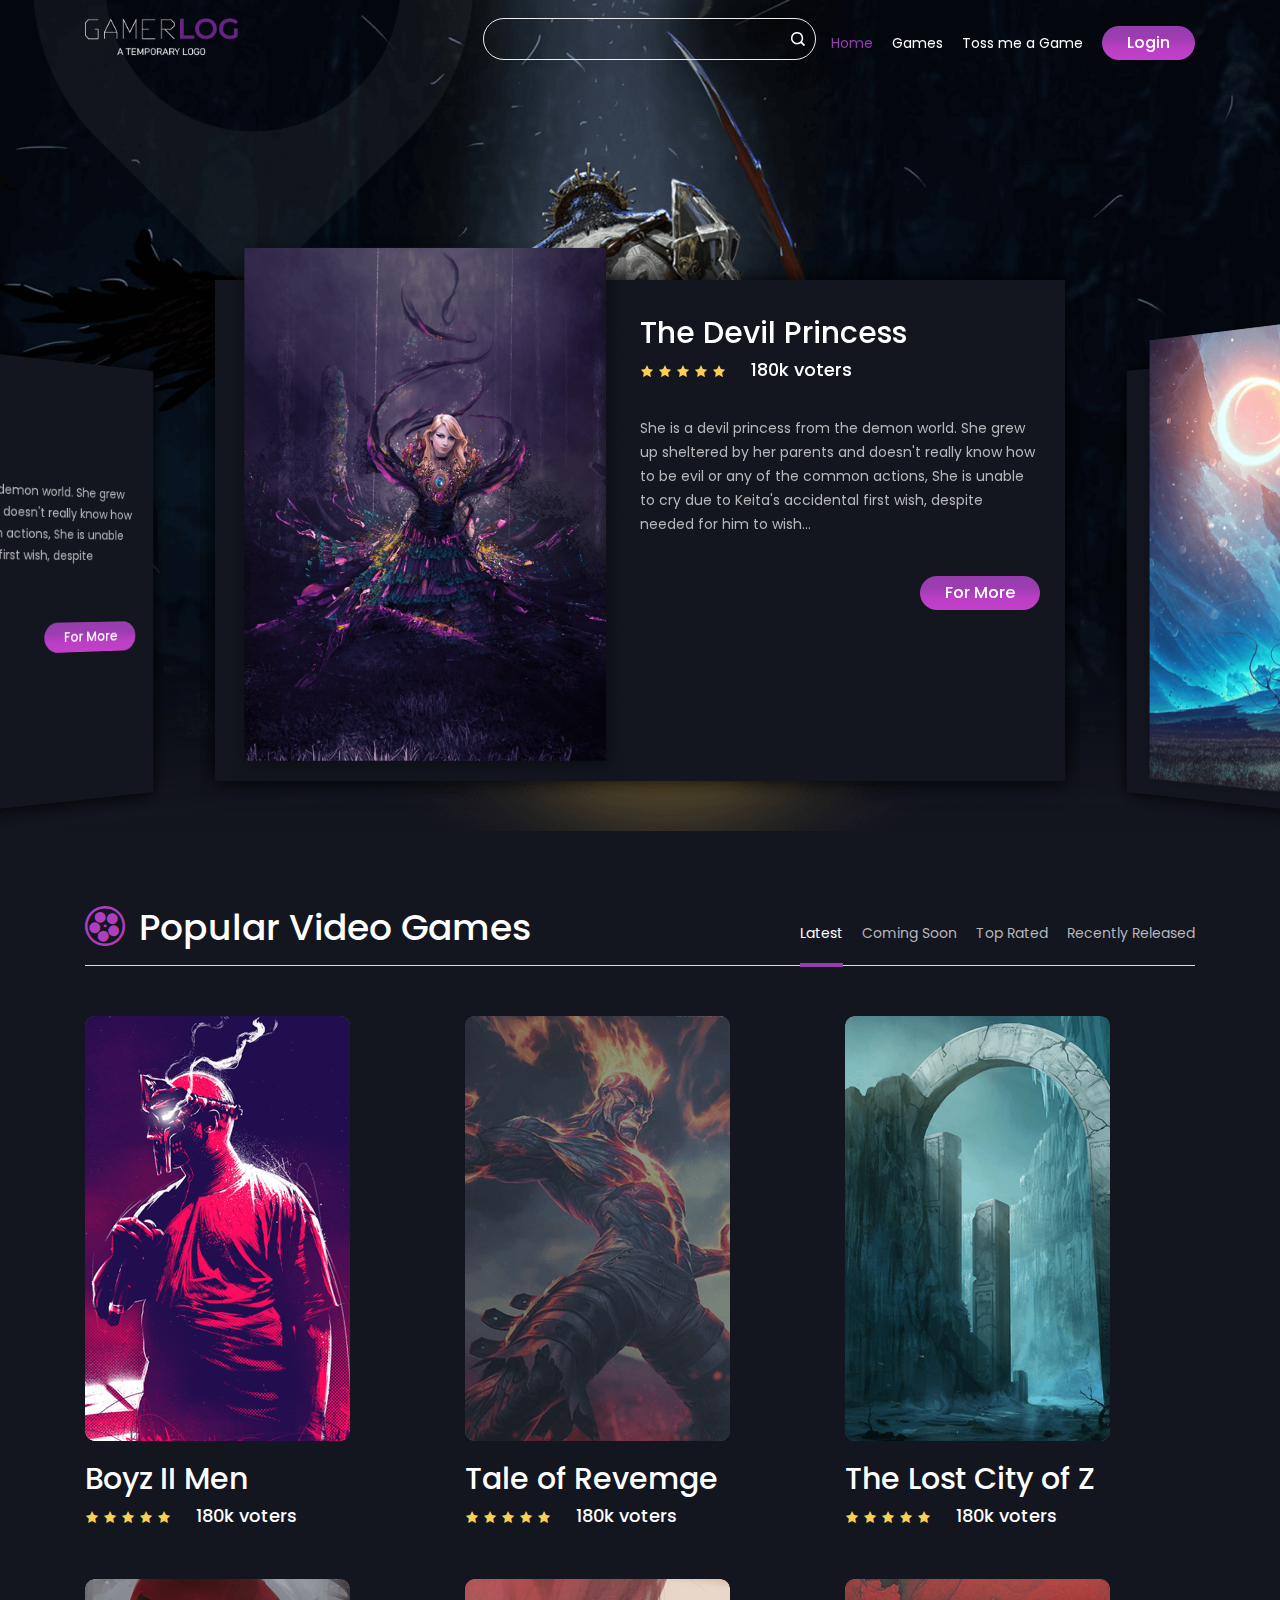
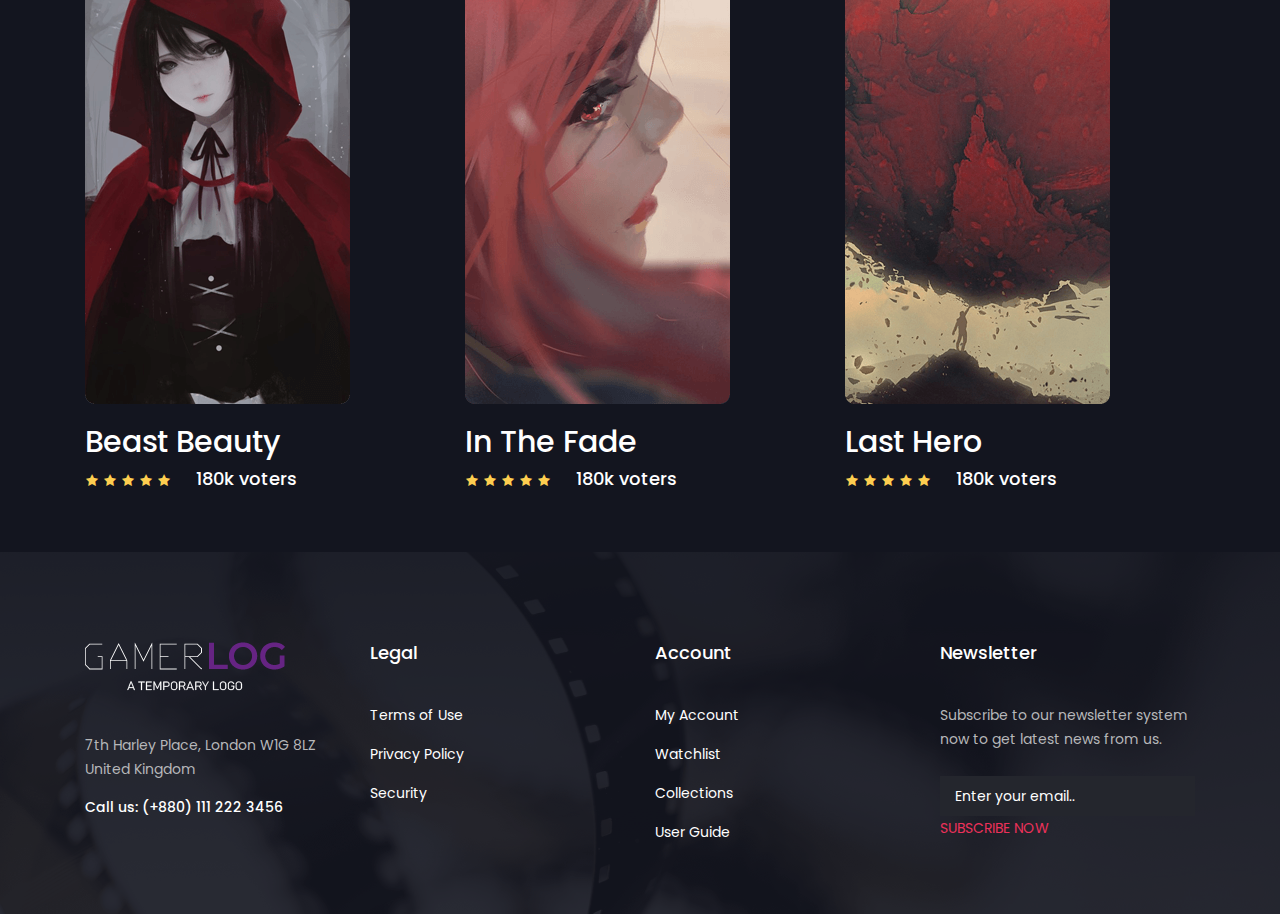
==== index.html @ 472180d3 "some improvemnts" ====
<!DOCTYPE HTML>
<html lang="zxx">
	
<head>
		<meta charset="UTF-8">
		<meta http-equiv="X-UA-Compatible" content="IE=edge">
		<meta name="viewport" content="width=device-width, initial-scale=1">
		<title>GamerLog</title>
		<!-- Favicon Icon -->
		<link rel="icon" type="image/png" href="assets/img/favcion.png" />
		<!-- Bootstrap CSS -->
		<link rel="stylesheet" type="text/css" href="assets/css/bootstrap.min.css" media="all" />
		<!-- Slick nav CSS -->
		<link rel="stylesheet" type="text/css" href="assets/css/slicknav.min.css" media="all" />
		<!-- Iconfont CSS -->
		<link rel="stylesheet" type="text/css" href="assets/css/icofont.css" media="all" />
		<!-- Owl carousel CSS -->
		<link rel="stylesheet" type="text/css" href="assets/css/owl.carousel.css">
		<!-- Popup CSS -->
		<link rel="stylesheet" type="text/css" href="assets/css/magnific-popup.css">
		<!-- Main style CSS -->
		<link rel="stylesheet" type="text/css" href="assets/css/style.css" media="all" />
		<!-- Responsive CSS -->
		<link rel="stylesheet" type="text/css" href="assets/css/responsive.css" media="all" />
		<!--[if lt IE 9]>
		  <script src="https://oss.maxcdn.com/html5shiv/3.7.3/html5shiv.min.js"></script>
		  <script src="https://oss.maxcdn.com/respond/1.4.2/respond.min.js"></script>
		<![endif]-->
	</head>
	<body>
		<!-- Page loader -->
	    <div id="preloader"></div>
		<!-- header section start -->
		<!--Navigation bar-->
		<header class="header">
			<div class="container">
				<div class="header-area">
					
					<div class="logo">
						<a href="index.html"><img src="assets/img/logo.png" alt="logo" /></a>
					</div>
					<div class="header-right">
						

						<form action="#">
							<input type="text" style="border-left-width: 0px; margin-left: 0px;" />
							<button><i class="icofont icofont-search"></i></button>
						</form>

						<div class="menu-area">
						
							<div class="responsive-menu"></div>
							<div class="mainmenu">
								<ul id="primary-menu">
									<li><a class="active" href="index.html">Home</a></li>
									<li><a href="movies.html">Games</a></li>
									<li><a href="tossme.html">Toss me a Game</a></li>
									<li><a class="theme-btn theme-btn2" onclick="window.location.href='signin.html'" style="color:white">Login</a></li>
								</ul>
							</div>
						</div>
					</div>
					
				</div>
			</div>
		</header>
		<!--end of Navigation bar-->
		<!-- header section end -->
		<!-- hero area start -->
		<section class="hero-area" id="home">
			<div class="container">
				<div class="hero-area-slider">
					<div class="row hero-area-slide">
						<div class="col-lg-6 col-md-5">
							<div class="hero-area-content">
								<img src="assets/img/slide2.png" alt="about" />
							</div>
						</div>
						<div class="col-lg-6 col-md-7">
							<div class="hero-area-content pr-50">
								<h2>The Devil Princess</h2>
								<div class="review">
									<div class="author-review">
										<i class="icofont icofont-star"></i>
										<i class="icofont icofont-star"></i>
										<i class="icofont icofont-star"></i>
										<i class="icofont icofont-star"></i>
										<i class="icofont icofont-star"></i>
									</div>
									<h4>180k voters</h4>
								</div>
								<p>She is a devil princess from the demon world. She grew up sheltered by her parents and doesn't really know how to be evil or any of the common actions,   She is unable to cry due to Keita's accidental first wish, despite needed for him to wish...</p>
								<div class="slide-trailor">
									<a class="theme-btn theme-btn2" href="movie-details.html" style="float:right;"> For More</a>
								</div>
							</div>
						</div>
					</div>
					<div class="row hero-area-slide">
						<div class="col-lg-6 col-md-5">
							<div class="hero-area-content">
								<img src="assets/img/slide1.png" alt="about" />
							</div>
						</div>
						<div class="col-lg-6 col-md-7">
							<div class="hero-area-content pr-50">
								<h2>Last Avatar</h2>
								<div class="review">
									<div class="author-review">
										<i class="icofont icofont-star"></i>
										<i class="icofont icofont-star"></i>
										<i class="icofont icofont-star"></i>
										<i class="icofont icofont-star"></i>
										<i class="icofont icofont-star"></i>
									</div>
									<h4>180k voters</h4>
								</div>
								<p>She is a devil princess from the demon world. She grew up sheltered by her parents and doesn't really know how to be evil or any of the common actions,   She is unable to cry due to Keita's accidental first wish, despite needed for him to wish...</p>
								<div class="slide-trailor">
									<a class="theme-btn theme-btn2" href="movie-details.html" style="float:right;"> For More</a>
								</div>
							</div>
						</div>
					</div>
					<div class="row hero-area-slide">
						<div class="col-lg-6 col-md-5">
							<div class="hero-area-content">
								<img src="assets/img/slide3.png" alt="about" />
							</div>
						</div>
						<div class="col-lg-6 col-md-7">
							<div class="hero-area-content pr-50">
								<h2>The Deer God</h2>
								<div class="review">
									<div class="author-review">
										<i class="icofont icofont-star"></i>
										<i class="icofont icofont-star"></i>
										<i class="icofont icofont-star"></i>
										<i class="icofont icofont-star"></i>
										<i class="icofont icofont-star"></i>
									</div>
									<h4>180k voters</h4>
								</div>
								<p>She is a devil princess from the demon world. She grew up sheltered by her parents and doesn't really know how to be evil or any of the common actions,   She is unable to cry due to Keita's accidental first wish, despite needed for him to wish...</p>
								<div class="slide-trailor">
									<a class="theme-btn theme-btn2" href="movie-details.html" style="float:right;"> For More</a>
								</div>
							</div>
						</div>
					</div>
				</div>
				<div class="hero-area-thumb">
					<div class="thumb-prev">
						<div class="row hero-area-slide">
							<div class="col-lg-6">
								<div class="hero-area-content">
									<img src="assets/img/slide3.png" alt="about" />
								</div>
							</div>
							<div class="col-lg-6">
								<div class="hero-area-content pr-50">
									<h2>Last Avatar</h2>
									<div class="review">
										<div class="author-review">
											<i class="icofont icofont-star"></i>
											<i class="icofont icofont-star"></i>
											<i class="icofont icofont-star"></i>
											<i class="icofont icofont-star"></i>
											<i class="icofont icofont-star"></i>
										</div>
										<h4>180k voters</h4>
									</div>
									<p>She is a devil princess from the demon world. She grew up sheltered by her parents and doesn't really know how to be evil or any of the common actions,   She is unable to cry due to Keita's accidental first wish, despite needed for him to wish...</p>
									<div class="slide-trailor">
										<a class="theme-btn theme-btn2" href="movie-details.html" style="float:right;"> For More</a>
									</div>
								</div>
							</div>
						</div>
					</div>
					<div class="thumb-next">
						<div class="row hero-area-slide">
							<div class="col-lg-6">
								<div class="hero-area-content">
									<img src="assets/img/slide1.png" alt="about" />
								</div>
							</div>
							<div class="col-lg-6">
								<div class="hero-area-content pr-50">
									<h2>The Deer God</h2>
									<div class="review">
										<div class="author-review">
											<i class="icofont icofont-star"></i>
											<i class="icofont icofont-star"></i>
											<i class="icofont icofont-star"></i>
											<i class="icofont icofont-star"></i>
											<i class="icofont icofont-star"></i>
										</div>
										<h4>180k voters</h4>
									</div>
									<p>She is a devil princess from the demon world. She grew up sheltered by her parents and doesn't really know how to be evil or any of the common actions,   She is unable to cry due to Keita's accidental first wish, despite needed for him to wish...</p>
									<div class="slide-trailor">
										<a class="theme-btn theme-btn2" href="movie-details.html" style="float:right;"> For More</a>
									</div>
								</div>
							</div>
						</div>
					</div>
				</div>
			</div>
		</section><!-- hero area end -->
		<!-- portfolio section start -->
		<section class="portfolio-area pt-60" style="padding-bottom: 60px;">
			<div class="container">
				<div class="row flexbox-center">
					<div class="col-lg-6 text-center text-lg-left">
					    <div class="section-title">
							<h1><i class="icofont icofont-movie"></i> Popular Video Games</h1>
						</div>
					</div>
					<div class="col-lg-6 text-center text-lg-right">
					    <div class="portfolio-menu">
							<ul>
								<li data-filter="*" class="active">Latest</li>
								<li data-filter=".soon">Coming Soon</li>
								<li data-filter=".top">Top Rated</li>
								<li data-filter=".released">Recently Released</li>
							</ul>
						</div>
					</div>
				</div>
				<hr />
				<div class="row">
					<div class="col-lg-12">
						<div class="row portfolio-item">
							<div class="col-md-4 col-sm-6 soon released">
								<div class="single-portfolio">
									<div class="single-portfolio-img">
										<a href="movie-details.html">
											<img src="assets/img/portfolio/portfolio1.png" alt="portfolio" />
										</a>
									</div>
									<div class="portfolio-content">
										<h2>Boyz II Men</h2>
										<div class="review">
											<div class="author-review">
												<i class="icofont icofont-star"></i>
												<i class="icofont icofont-star"></i>
												<i class="icofont icofont-star"></i>
												<i class="icofont icofont-star"></i>
												<i class="icofont icofont-star"></i>
											</div>
											<h4>180k voters</h4>
										</div>
									</div>
								</div>
							</div>
							<div class="col-md-4 col-sm-6 top">
								<div class="single-portfolio">
									<div class="single-portfolio-img">									
										<a href="movie-details.html">
											<img src="assets/img/portfolio/portfolio2.png" alt="portfolio" />
										</a>
									</div>
									<div class="portfolio-content">
										<h2>Tale of Revemge</h2>
										<div class="review">
											<div class="author-review">
												<i class="icofont icofont-star"></i>
												<i class="icofont icofont-star"></i>
												<i class="icofont icofont-star"></i>
												<i class="icofont icofont-star"></i>
												<i class="icofont icofont-star"></i>
											</div>
											<h4>180k voters</h4>
										</div>
									</div>
								</div>
							</div>
							<div class="col-md-4 col-sm-6 soon">
								<div class="single-portfolio">
									<div class="single-portfolio-img">
										<a href="movie-details.html">
											<img src="assets/img/portfolio/portfolio3.png" alt="portfolio" />
										</a>
									</div>
									<div class="portfolio-content">
										<h2>The Lost City of Z</h2>
										<div class="review">
											<div class="author-review">
												<i class="icofont icofont-star"></i>
												<i class="icofont icofont-star"></i>
												<i class="icofont icofont-star"></i>
												<i class="icofont icofont-star"></i>
												<i class="icofont icofont-star"></i>
											</div>
											<h4>180k voters</h4>
										</div>
									</div>
								</div>
							</div>
							<div class="col-md-4 col-sm-6 top released">
								<div class="single-portfolio">
									<div class="single-portfolio-img">
										<a href="movie-details.html">
											<img src="assets/img/portfolio/portfolio4.png" alt="portfolio" />
										</a>
									</div>
									<div class="portfolio-content">
										<h2>Beast Beauty</h2>
										<div class="review">
											<div class="author-review">
												<i class="icofont icofont-star"></i>
												<i class="icofont icofont-star"></i>
												<i class="icofont icofont-star"></i>
												<i class="icofont icofont-star"></i>
												<i class="icofont icofont-star"></i>
											</div>
											<h4>180k voters</h4>
										</div>
									</div>
								</div>
							</div>
							<div class="col-md-4 col-sm-6 released">
								<div class="single-portfolio">
									<div class="single-portfolio-img">
										<a href="movie-details.html">
											<img src="assets/img/portfolio/portfolio5.png" alt="portfolio" />
										</a>
									</div>
									<div class="portfolio-content">
										<h2>In The Fade</h2>
										<div class="review">
											<div class="author-review">
												<i class="icofont icofont-star"></i>
												<i class="icofont icofont-star"></i>
												<i class="icofont icofont-star"></i>
												<i class="icofont icofont-star"></i>
												<i class="icofont icofont-star"></i>
											</div>
											<h4>180k voters</h4>
										</div>
									</div>
								</div>
							</div>
							<div class="col-md-4 col-sm-6 soon top">
								<div class="single-portfolio">
									<div class="single-portfolio-img">
										<a href="movie-details.html">
											<img src="assets/img/portfolio/portfolio6.png" alt="portfolio" />
										</a>
									</div>
									<div class="portfolio-content">
										<h2>Last Hero</h2>
										<div class="review">
											<div class="author-review">
												<i class="icofont icofont-star"></i>
												<i class="icofont icofont-star"></i>
												<i class="icofont icofont-star"></i>
												<i class="icofont icofont-star"></i>
												<i class="icofont icofont-star"></i>
											</div>
											<h4>180k voters</h4>
										</div>
									</div>
								</div>
							</div>
						</div>
					</div>
				</div>
			</div>
		</section><!-- portfolio section end -->
		<!-- footer section start -->
		<footer class="footer">
			<div class="container">
				<div class="row">
                    <div class="col-lg-3 col-sm-6">
						<div class="widget">
							<img src="assets/img/logo.png" alt="about" />
							<p>7th Harley Place, London W1G 8LZ United Kingdom</p>
							<h6><span>Call us: </span>(+880) 111 222 3456</h6>
						</div>
                    </div>
                    <div class="col-lg-3 col-sm-6">
						<div class="widget">
							<h4>Legal</h4>
							<ul>
								<li><a href="#">Terms of Use</a></li>
								<li><a href="#">Privacy Policy</a></li>
								<li><a href="#">Security</a></li>
							</ul>
						</div>
                    </div>
                    <div class="col-lg-3 col-sm-6">
						<div class="widget">
							<h4>Account</h4>
							<ul>
								<li><a href="#">My Account</a></li>
								<li><a href="#">Watchlist</a></li>
								<li><a href="#">Collections</a></li>
								<li><a href="#">User Guide</a></li>
							</ul>
						</div>
                    </div>
                    <div class="col-lg-3 col-sm-6">
						<div class="widget">
							<h4>Newsletter</h4>
							<p>Subscribe to our newsletter system now to get latest news from us.</p>
							<form action="#">
								<input type="text" placeholder="Enter your email.."/>
								<button>SUBSCRIBE NOW</button>
							</form>
						</div>
                    </div>
				</div>
		<!-- <hr /> -->
			</div>
	<!--	<div class="copyright">
				<div class="container">
					<div class="row">
						<div class="col-lg-6 text-center text-lg-left">
							<div class="copyright-content">
								<p><a target="_blank" href="https://www.templateshub.net">Templates Hub</a></p>
							</div>
						</div>
						<div class="col-lg-6 text-center text-lg-right">
							<div class="copyright-content">
								<a href="#" class="scrollToTop">
									Back to top<i class="icofont icofont-arrow-up"></i>
								</a>
							</div>
						</div>
					</div>
				</div>
			</div> -->
		</footer><!-- footer section end -->
		<!-- jquery main JS -->
		<script src="assets/js/jquery.min.js"></script>
		<!-- Bootstrap JS -->
		<script src="assets/js/bootstrap.min.js"></script>
		<!-- Slick nav JS -->
		<script src="assets/js/jquery.slicknav.min.js"></script>
		<!-- owl carousel JS -->
		<script src="assets/js/owl.carousel.min.js"></script>
		<!-- Popup JS -->
		<script src="assets/js/jquery.magnific-popup.min.js"></script>
		<!-- Isotope JS -->
		<script src="assets/js/isotope.pkgd.min.js"></script>
		<!-- main JS -->
		<script src="assets/js/main.js"></script>
	</body>

</html>
---- assets/css/style.css ----
/*
Theme Name: Movie Point
Version: 1.0
Author: Jsoft
Description: Online Movie,Vedio and TV Show HTML Template
*/

/**
 *** CSS Indexing ***
 * THEME DEFAULT CSS
 * RESET CSS
 * HEADER AREA CSS
 * HERO AREA CSS
 * portfolio AREA CSS
 * video AREA CSS
 * news AREA CSS
 * footer AREA CSS
 * Movie details PAGE CSS
 * seat plan PAGE CSS
 * login PAGE CSS
 * blog PAGE CSS
 * blog details PAGE CSS
 * PRELOADER CSS
**/

/*----------------------------------
--------- THEME DEFAULT CSS --------
----------------------------------*/
@import url('https://fonts.googleapis.com/css?family=Poppins:300,400,500,600,700,900');
body {
    line-height: 24px;
    font-size: 14px;
    color: #b6b7b9;
	background: #13151f;
	font-family: 'Poppins', sans-serif;
    font-weight: 400;
    position: relative;
}

/*----------------------------
---------- RESET CSS ---------
----------------------------*/
h1,
h2,
h3,
h4,
h5,
h6 {
    font-weight: 500;
	color: #fff;
}
h1,
h2,
h3,
h4,
h5,
h6,
p {
    margin: 0px;
}
h1 {
    font-size: 36px;
}
h2 {
    font-size: 30px;
}
h4 {
    font-size: 18px;
}
h6 {
    font-size: 14px;
}
a {
    transition: 0.6s;
}
a,
a:hover {
    color: #fff;
}
img {
    max-width: 100%;
    height: auto;
}
iframe {
    width: 100%;
    border: none;
}
a,
a:hover,
a:focus,
a:active,
button:focus {
    text-decoration: none;
    border: none;
    outline: 0;
}
ul {
    list-style: none;
    margin: 0;
    padding: 0;
}
ol {
    margin-bottom: 0;
}
select:focus,
select:active {
    box-shadow: none;
    border: 0;
    outline: 0
}
input:focus,
textarea:focus,
select:focus,
button:focus {
    outline: none;
}
button{
    cursor: pointer;
}
textarea {
	height: 160px;
}
input[type="text"],
input[type="submit"],
button[type="submit"],
input[type="email"],
input[type="url"],
input[type="tel"],
input[type="search"],
input[type="password"],
input[type="number"],
textarea {
    background: #24262d;
    width: 100%;
    padding: 8px 15px;
    border: none;
}
input[type="submit"],
button[type="submit"] {
    width: auto;
    color: #666;
    padding: 4px 15px;
}
textarea:focus {
    outline: none !important;
    box-shadow: none !important;
}
.section-title h1 i {
    color: #ad3ebc;
	font-size: 40px;
	margin-right: 5px;
}
.mt-100 {
    margin-top: 100px;
}
.mt-30 {
    margin-top: 30px;
}
.mt-20 {
    margin-top: 20px;
}
.pt-60 {
	padding-top: 60px;
}
.pb-90 {
	padding-bottom: 90px;
}
.pb-20 {
	padding-bottom: 20px;
}
.ptb-100 {
    padding: 100px 0;
}
.ptb-90 {
    padding: 90px 0;
}
.owl-nav div {
    position: absolute;
    top: 50%;
    left: 20px;
    width: 35px;
    background: #fff;
    color: #000;
    height: 35px;
    line-height: 36px;
    border-radius: 100%;
    text-align: center;
    font-size: 29px;
    transition: 0.4s;
    margin-top: -60px;
}
.owl-nav div:hover {
    background: #000;
    color: #fff;
}
.owl-nav div.owl-next {
    right: 20px;
    left: auto;
}
.owl-dots {
    text-align: center;
    margin-top: 35px;
}
.owl-dot {
    width: 20px;
    height: 6px;
	border-radius: 5px;
    background: #595a5f;
    display: inline-block;
    margin: 0 5px;
}
.owl-dot.active {
    width: 28px;
    background: #eb315a;
}
.display-table {
    display: table;
    height: 100%;
    width: 100%;
}
.display-tablecell {
    display: table-cell;
    vertical-align: middle;
}
.theme-btn {
	background: #eb315a;
    border: 1px solid #eb315a;
    color: #fff;
	border-radius: 35px;
    padding: 5px 25px;
    display: inline-block;
    font-size: 16px;
	cursor: pointer;
	font-weight: 500;
}
.theme-btn:hover {
    border: 1px solid #eb315a;
	background: transparent;
    color: #eb315a;
}
.theme-btn2:hover,
.theme-btn2 {
    color: #fff;
	background: #963dad; /* Old browsers */
	background: -moz-linear-gradient(top, #963dad 0%, #9c3db1 34%, #ba3fc4 65%, #c340ca 100%); /* FF3.6-15 */
	background: -webkit-linear-gradient(top, #963dad 0%,#9c3db1 34%,#ba3fc4 65%,#c340ca 100%); /* Chrome10-25,Safari5.1-6 */
	background: linear-gradient(to bottom, #963dad 0%,#9c3db1 34%,#ba3fc4 65%,#c340ca 100%); 
	border: none;
}
.flexbox-center {
    display: -moz-flex;
    display: -ms-flex;
    display: -o-flex;
    display: -webkit-box;
    display: -ms-flexbox;
    display: flex;
    -webkit-box-pack: center;
    -ms-flex-pack: center;
    justify-content: center;
    -webkit-box-align: center;
    -ms-flex-align: center;
    align-items: center;
}
textarea,
input,
textarea::-webkit-input-placeholder ,
input::-webkit-input-placeholder {
    color: #fff;
}

/*--------------------------------------
-------- HEADER AREA CSS START --------
---------------------------------------*/
.header {
	padding: 18px 0;
	position: absolute;
	top: 0;
	left: 0;
	width: 100%;
	z-index: 99;
}
.header-area {
    display: grid;
    grid-template-rows: repeat(2,1fr);
    grid-template-columns: repeat(12,1fr);
    /* align-items: center; */
    grid-gap: 20px;
}
.logo {
    grid-column: span 2;
    grid-row: span 2;
    padding-right: 15px;
}
.header-right {
    grid-column: span 10;
    text-align: right;
    display: flex;
    align-items: center;
}

.menu-area {
    grid-column: span 10;
}
.mainmenu {
    text-align: right;
}
.mainmenu li {
    display: inline-block;
	position: relative;
}
.mainmenu li a:not(.theme-btn) {
    display: inline-block;
	padding: 3px 0;
}
.slicknav_menu {
	padding: 0;
    background: transparent;
}
.mainmenu {
    display: block;
}
.slicknav_menu {
	display: none;
}
.header.sticky {
	border-bottom: 1px solid #fff;
	background: #000;
}
.mainmenu li:hover ul {
    transform: scaleY(1);
}
.mainmenu li ul li {
	display: block;
}
.mainmenu li ul {
    position: absolute;
    top: 100%;
    background: #000;
    padding: 5px 15px;
    left: 0;
    text-align: left;
    min-width: 200px;
    transform: scaleY(0);
    transition: all 0.4s;
}
.mainmenu li a.active, .mainmenu li a:hover {
    color: #963dad;
}
.header-right form {
    display: flex;
    max-width: 380px;
    border: 1px solid #eee;
    border-radius: 30px;
    margin-left: auto;
}
.header-right form button {
    background: transparent;
    color: #fff;
    border: none;
    padding-right: 10px;
}
option {
	color: #000;
}
.header-right form select {
    background: url('../img/select-icon.png') no-repeat right center;
    color: #fff;
    padding: 0 20px 0 30px;
    border: none;
	-moz-appearance: none;
    -webkit-appearance: none;
    appearance: none;
}

.header-right form input {
    width: auto;
	background: transparent;
	color: #fff;
    border: none;
    margin: 0;
    border-left: 1px solid #ddd;
    margin-left: 20px;
}

.header-right ul li a:hover {
	color: #963dad;
}
.header-right ul li {
    padding: 8px 0 0;
    margin-left: 15px;
    display: inline-block;
}
/*--------------------------------------
--------- HEADER AREA CSS END ---------
---------------------------------------*/

/*----------------------------------
-------- HERO AREA CSS START -------
------------------------------------*/
.hero-area {
    position: relative;
    background-image: url('../img/hero-area.png');
    background-repeat: no-repeat;
    background-position: center;
    background-size: cover;
    overflow: hidden;
}
.hero-area-slide {
    background: #13151f;
    margin: 320px 15px 50px;
    padding-top: 52px;
    box-shadow: 0 0 20px #000000;
}

.hero-area-content > img {
    position: relative;
    margin-top: -120px;
}
.hero-area-slider {
	margin: auto;
	max-width: 950px;
}

.author-review {
    color: #fece50;
    float: left;
}

.review h4 {
    padding-left: 25px;
    overflow: hidden;
}

.review {
    margin: 8px 0 35px;
}

.hero-area-content h3 {
    margin-top: 35px;
}

.single-slide-cast {
    width: 11.5%;
	margin-right: 1%;
	float: left;
    margin-top: 15px;
}

.single-slide-cast img {
    border-radius: 100%;
}

.single-slide-cast.text-center {
    height: 45px;
    line-height: 45px;
    border-radius: 100%;
    max-width: 45px;
    border: 2px solid #eb315a;
    color: #eb315a;
}
.pr-50 {
	padding-right: 10px;
	margin-left: -15px;
}
.slide-trailor {
    overflow: hidden;
    margin-top: 40px;
}

.slide-cast {
    overflow: hidden;
}

.slide-trailor h3 {
    float: left;
    margin: 0;
    margin-right: 25px;
}
.hero-area-thumb .hero-area-slide {
	margin: 0 15px;
}
.thumb-prev {
    position: absolute;
    bottom: 0;
    left: -690px;
    max-width: 950px;
    -webkit-perspective: 80px;
    perspective: 80px;
}
.thumb-prev .hero-area-slide {
    -webkit-transform-style: preserve-3d;
    -webkit-transform: rotateY(2deg);
    transform-style: preserve-3d;
    transform: rotateY(2deg);
    cursor: pointer;
}
.thumb-next {
    position: absolute;
    bottom: 0;
    right: -690px;
    max-width: 950px;
    -webkit-perspective: 80px;
    perspective: 80px;
}
.thumb-next .hero-area-slide {
    -webkit-transform-style: preserve-3d;
    -webkit-transform: rotateY(-2deg);
    transform-style: preserve-3d;
    transform: rotateY(-2deg);
    cursor: pointer;
}
/*----------------------------------
--------- HERO AREA CSS END --------
-----------------------------------*/

/*----------------------------------
-------- portfolio AREA CSS START -------
------------------------------------*/
hr {
	margin: 0;
	border-top: 1px solid #ddd;
}
.portfolio-menu {
	padding-top: 30px;
}

.portfolio-menu li {
    display: inline-block;
    position: relative;
    margin-left: 15px;
    padding-bottom: 20px;
    cursor: pointer;
}

.portfolio-menu li::before {
    background: transparent;
    bottom: -2px;
    left: 0;
    right: 0;
    transition: 0.4s;
    content: "";
    height: 4px;
    position: absolute;
    z-index: 99;
}

.portfolio-menu li.active {
    color: #fff;
}

.portfolio-menu li.active::before,.portfolio-menu li:hover::before {
    background: #963dad;
}
.portfolio-content h2 {
    margin-top: 20px;
}

.single-portfolio {
    margin-top: 50px;
}
.video-area,
.single-portfolio-img {
	overflow: hidden;
	position: relative;
}
.single-portfolio-img:hover .popup-youtube i {
	opacity: 1;
}
.single-portfolio-img .popup-youtube i {
	opacity: 0;
}
.video-area img,
.single-portfolio-img img {
	transition: 0.9s;
}
.video-area:hover img,
.single-portfolio:hover img {
	transform: scale(1.2);
}
.single-portfolio .review {
    margin-bottom: 0;
}

.portfolio-sidebar img {
    margin-top: 30px;
	border-radius: 10px;
}

.portfolio-sidebar {
    margin-top: 20px;
}
/*----------------------------------
--------- portfolio AREA CSS END --------
-----------------------------------*/


/*----------------------------------
-------- video AREA CSS START -------
------------------------------------*/
.video-area {
    position: relative;
	margin-top: 35px;
}

.popup-youtube i:hover {
    color: #fece50;
    border: 2px solid #fece50;
}
.popup-youtube i {
    width: 60px;
    height: 60px;
    line-height: 60px;
	color: #fff;
    border: 2px solid #fff;
    border-radius: 50%;
    text-align: center;
    font-size: 18px;
    display: inline-block;
    transition: all 0.4s;
    position: absolute;
    top: 0;
    bottom: 0;
    margin: auto;
    left: 0;
    right: 0;
}

.video-text {
    position: absolute;
    left: 0;
    bottom: 0;
    background: rgba(19,21,31,0.6);
    padding: 20px 35px;
    width: 100%;
}

.video-text .review {
    margin-bottom: 0;
}
/*----------------------------------
--------- video AREA CSS END --------
-----------------------------------*/

/*----------------------------------
-------- news AREA CSS START -------
------------------------------------*/
.single-news {
	position: relative;
	color: #fff;
}
.news-content {
    position: absolute;
    left: 60px;
    bottom: 35px;
    right: 420px;
}
.news-bg-1 {
	background: url('../img/news/news1.jpg') no-repeat center / cover;
    height: 350px;
}
.news-bg-2 {
	background: url('../img/news/news2.jpg') no-repeat center / cover;
    height: 350px;
}
.news-bg-3 {
	background: url('../img/news/news3.jpg') no-repeat center / cover;
    height: 350px;
}
.news-date {
	position: absolute;
	left: 60px;
	top: 0;
	background: #f09819; /* Old browsers */
	background: -moz-linear-gradient(-45deg, #f09819 0%, #ef8128 34%, #ec474c 64%, #eb315a 100%); /* FF3.6-15 */
	background: -webkit-linear-gradient(-45deg, #f09819 0%,#ef8128 34%,#ec474c 64%,#eb315a 100%); /* Chrome10-25,Safari5.1-6 */
	background: linear-gradient(135deg, #f09819 0%,#ef8128 34%,#ec474c 64%,#eb315a 100%);
	padding: 20px;
}
.news-date h2 span {
	font-size: 16px;
}
.news-content > h2 {
    margin-bottom: 15px;
}

.news-slider .single-news{
    max-width: 950px;
    margin: 50px auto 0;
}
.single-news a {
    position: absolute;
    right: 40px;
    bottom: 40px;
}
.news-slide-area {
    position: relative;
    overflow: hidden;
}
.news-next {
    position: absolute;
    width: 950px;
    bottom: 0;
    left: 0;
    margin-left: -770px;
    z-index: 99;
    cursor: pointer;
}

.news-prev {
    position: absolute;
    width: 950px;
    bottom: 0;
    right: 0;
    margin-right: -770px;
    z-index: 99;
    cursor: pointer;
    height: 350px;
}
/*----------------------------------
--------- news AREA CSS END --------
-----------------------------------*/

/*----------------------------------
--------- footer AREA CSS START --------
-----------------------------------*/
.footer {
	background: url('../img/footer-bg.png') no-repeat bottom center / cover;
    position: relative;
	padding: 90px 0 30px;
}
.footer::before {
    position: absolute;
    background: #13151f;
    top: 0;
    left: 0;
    content: "";
    width: 100%;
    height: 100%;
    opacity: 0.9;
}
.widget h4,.widget img {
    margin-bottom: 40px;
}

.widget ul li {
    margin-top: 15px;
}

.widget h6 {
    margin-top: 18px;
}

.widget {
    margin-bottom: 40px;
}

.widget button {
    background: transparent;
    color: #eb315a;
    border: none;
    padding: 0;
}

.widget form {
    margin-top: 25px;
}
.copyright {
    padding-top: 25px;
}
/*----------------------------------
--------- footer AREA CSS END --------
-----------------------------------*/

/*----------------------------------
---- Movie details PAGE CSS START ----
------------------------------------*/
.breadcrumb-area {
    position: relative;
    background-image: url('../img/breadcrumb.png');
    background-repeat: no-repeat;
    background-position: center;
    background-size: cover;
	padding: 280px 0 200px;
}
.breadcrumb-area-content {
	text-align: center;
}
.breadcrumb-area-content h1 {
	font-size: 60px;
}
.transformers-box {
    padding: 35px;
    box-shadow: 0 0 20px #000000;
    position: relative;
}

.transformers-box .transformers-content img {
    display: block;
    position: relative;
}

.transformers-content > p {
    margin: 12px 0 30px;
    position: relative;
    padding-left: 70px;
}
.transformers-content > h2 + a.theme-btn {
    margin: 12px 10px 20px 0;
}

.transformers-content > p::before {
    position: absolute;
    content: "";
    left: 0;
    bottom: 0;
    top: 0;
    width: 55px;
    height: 2px;
    margin: auto;
    background: #eb315a;
}

.transformers-left {
    color: #eb315a;
    min-width: 100px;
}

.transformers-content ul li {
    display: flex;
    margin-top: 12px;
    font-weight: 300;
}

.transformers-right .theme-btn {
    margin: 0 8px;
	padding: 2px 15px;
}

.transformers-bottom {
    display: flex;
    margin-top: 10px;
    justify-content: space-between;
}

.transformers-bottom span {
    display: block;
    color: #eb315a;
}

.transformers-bottom p {
    margin-bottom: 8px;
}
.transformers-box > .theme-btn {
    position: absolute;
    right: 0;
    bottom: 0;
    border-radius: 5px 0 0;
}

.details-content >div {
    margin-top: 30px;
}

.details-content {
    padding-top: 10px;
    border-bottom: 1px solid #ddd;
    padding-bottom: 50px;
}

.details-content >div h2 {
    margin-bottom: 20px;
}

.details-overview h2 {
    position: relative;
    padding-bottom: 10px;
}

.details-overview h2::before {
    position: absolute;
    bottom: -2px;
    left: 0;
    background: #eb315a;
    content: "";
    width: 50px;
    height: 2px;
}
.select-container {
    position: relative;
    margin-bottom: 30px;
}
.textarea-container {
    position: relative;
}
.textarea-container button {
	color: #fff;
	background: transparent;
	font-size: 20px;
	border: none;
}
.textarea-container button,
.select-container i {
    position: absolute;
    right: 15px;
    bottom: 12px;
    margin: auto;
}
.details-comment {
    display: flex;
    align-items: center;
}

.details-comment a {
    flex: 1;
	text-align: center;
}

.details-comment p {
    flex: 5;
    margin-left: 25px;
}

.details-thumb > div {
    padding-top: 20px;
    display: flex;
    width: 50%;
}

.thumb-icon {
    width: 45px;
    font-size: 45px;
}

.thumb-text {
	flex: 5;
}

.details-thumb {
    display: flex;
}

.details-thumb > div h4,
.details-thumb > div i {
	transition: 0.4s;
}
.details-thumb > div:hover h4,
.details-thumb > div:hover i {
	color: #eb315a
}
.details-thumb-next {
    text-align: right;
}

.thumb-text h4 {
    margin-bottom: 2px;
}
/*----------------------------------
----- Movie details PAGE CSS END ----
-----------------------------------*/

/*----------------------------------
-------- seat plan PAGE CSS START -------
------------------------------------*/
.buy-ticket {
    position: absolute;
    top: 0;
    left: 0;
    right: 0;
    height: 100%;
	display: none;
    background: rgba(0,0,0,0.4);
    z-index: 99;
    color: #171717;
}

.buy-ticket-area {
    margin-top: 140px;
    background: #f5f5f5;
	box-shadow: 0 0 5px #222;
    position: relative;
    padding: 100px 120px 120px;
}
.buy-ticket-area > a {
    color: #171717;
    font-size: 50px;
    top: 20px;
    right: 25px;
    position: absolute;
}

.buy-ticket-box h4 {
    color: #eb315a;
    margin-bottom: 50px;
}

.buy-ticket-box h5 {
    color: #000;
    margin-bottom: 15px;
}

.buy-ticket-box h6 {
    color: #060606;
    text-align: center;
    border-bottom: 5px solid #eb315a;
    padding-bottom: 8px;
}

.ticket-box-table {
    display: flex;
	padding-top: 35px;
	justify-content: space-between;
}

.ticket-table-seat td.active,
.ticket-table-seat td:hover {
	background: #eb315a;
	border-color: #eb315a;
	color: #fff;
}
.ticket-table-seat td {
    width: 19px;
    height: 19px;
    border: 1px solid #aaa;
    border-radius: 30px;
    text-align: center;
    line-height: 15px;
    border-collapse: collapse;
    margin: 3px;
	font-size: 10px;
    display: inline-block;
}

.ticket-box-table table:not(.ticket-table-seat) td {
    line-height: 24px;
}

.ticket-box-available span {
	display: inline-block;
	margin-right: 30px;
}
.ticket-box-available input {
	margin-right: 5px;
	position: relative;
	top: 2px;
}
.ticket-box-available {
    margin: 50px 0;
}
.buy-ticket-box ul li p {
    text-transform: uppercase;
    font-weight: 600;
    margin-bottom: 2px;
}

.buy-ticket-box ul li {
    margin-bottom: 25px;
}

.buy-ticket-box ul li:last-child {
    margin-bottom: 0;
}

.buy-ticket-box ul {
    position: relative;
}

.buy-ticket-box ul::before {
    left: -50px;
    top: 30px;
    bottom: 50px;
    width: 2px;
    background: #aaa;
    content: "";
    position: absolute;
}

.buy-ticket-box > a.theme-btn {
    margin-right: 5px;
}
/*----------------------------------
--------- seat plan PAGE CSS END --------
-----------------------------------*/

/*----------------------------------
-------- login PAGE CSS START -------
------------------------------------*/

/*----------------------------------
--------- login PAGE CSS END --------
-----------------------------------*/
.login-area {
    position: absolute;
    top: 0;
    left: 0;
    right: 0;
    margin: auto;
	display: none;
    height: 100%;
    background: rgba(0,0,0,0.4);
    z-index: 99;
	padding: 0 15px;
}

.login-box {
    max-width: 380px;
    background: #fff;
    position: relative;
    color: #03090e;
    margin: 200px auto 0;
    padding: 40px 25px 25px;
}

.login-box a {
    color: #03090e;
}

.login-box > a {
    position: absolute;
    right: 0;
    top: 0;
    background: #eb315a;
    font-size: 22px;
    color: #fff;
    width: 35px;
    height: 35px;
    text-align: center;
    line-height: 35px;
}

.login-box h2 {
    text-align: center;
    color: #03090e;
    margin-bottom: 20px;
}

.login-box h6 {}

.login-box h6 {
    color: #03090e;
    margin-bottom: 12px;
}

.login-box input {
    margin-bottom: 20px;
	background: transparent;
	border: 1px solid #ddd;
}

.login-signup {
    float: right;
}

.login-remember {
    float: left;
}

.login-signup a {
    color: #008aff;
}

.login-box form .theme-btn {
    width: 100%;
    border-radius: 0;
	color: #fff;
	text-align: center;
    margin-top: 5px;
}

.login-box form .theme-btn + span {
    margin: 22px 0;
    display: block;
}

.login-social {
    display: flex;
    justify-content: space-between;
}

.login-social a i {
    width: 45px;
    display: inline-block;
    height: 45px;
    font-size: 20px;
    line-height: 45px;
    color: #fff;
    background: #3a559f;
    text-align: center;
}
.login-social a i.icofont-social-twitter {
    background: #50abf1;
}
.login-social a i.icofont-social-linkedin {
    background: #dd4b39;
}
.login-social a i.icofont-social-google-plus {
    background: #0084b1;
}
.login-social a i.icofont-camera {
    background: #c536a4;
}
/*----------------------------------
-------- blog PAGE CSS START -------
------------------------------------*/
.blog-area {
	padding-top: 30px;
}
.blog-area .single-news {
	margin-top: 70px;
}
/*----------------------------------
--------- blog PAGE CSS END --------
-----------------------------------*/

/*----------------------------------
-------- blog details PAGE CSS START -------
------------------------------------*/
.news-details a i {
	margin-right: 5px;
}
.news-details > h2 {
    margin: 30px 0 5px;
}

.news-details > h2 + a,.news-details > h2 + a + a {
    margin-right: 10px;
    display: inline-block;
}

.news-details > p {
    margin-top: 25px;
}

.news-details .details-thumb {
    border-top: 1px solid #ddd;
	padding-bottom: 15px;
}

.news-details .details-comment {
    padding: 25px 0 30px;
}

.news-details .details-reply {
	margin-top: 25px;
}
.news-details .details-reply h2 {
    margin-bottom: 25px;
}

.blog-sidebar ul li {
    border-bottom: 1px solid #ddd;
    margin-top: 10px;
    padding-bottom: 3px;
}

.blog-sidebar h4 {
    margin-top: 35px;
}

.news-details {
    padding-top: 35px;
}
.detail-author {
    margin: 40px 0;
    border-top: 1px solid #fff;
    border-bottom: 1px solid #fff;
    padding: 30px 0;
}

.details-author h4 {
    display: inline-block;
    margin-right: 10px;
}

.details-author a {
    margin-left: 20px;
}
/*----------------------------------
---------  blog details PAGE CSS END --------
-----------------------------------*/

/*--------------------------------------
-------- Pre Loader Style START --------
---------------------------------------*/
#preloader {
  position: fixed;
  z-index: 99999999999;
  top: 0;
  left: 0;
  overflow: visible;
  width: 100%;
  height: 100%;
  background: #fff url("../img/loader.gif") no-repeat center center;
}
/*--------------------------------------
--------- Pre Loader Style END ---------
---------------------------------------*/
---- assets/css/responsive.css ----
@media only screen and (max-width: 1350px){
	.news-slider .single-news {
		max-width: 880px;
	}
}
@media only screen and (max-width: 1285px){
	.news-prev,
	.news-next,
	.thumb-prev,
	.thumb-next,
	.hero-area-slider {
		max-width: 880px;
	}
	.hero-area-content > img {
		margin-top: -80px;
	}
	.hero-area-slide {
		margin: 280px 15px 50px;
		padding-top: 35px;
	}
	.thumb-prev {
		left: -645px;
	}
	.thumb-next {
		right: -645px;
	}
}
@media only screen and (max-width: 1199px){
	.thumb-prev,
	.thumb-next,
	.hero-area-slider {
		max-width: 750px;
	}
	.hero-area-content .review {
		margin: 5px 0 25px;
	}
	.hero-area-content > img {
		margin-top: 0;
	}
	.hero-area-slide {
		padding: 20px 0;
		align-items: center;
	}
	.thumb-prev {
		left: -530px;
		bottom: 30px;
	}
	.thumb-next {
		right: -530px;
		bottom: 30px;
	}
	.slide-trailor h3 {
		margin-right: 10px;
		font-size: 18px;
	}
	.portfolio-content h2 {
		font-size: 18px;
	}
	.details-comment p {
		flex: 4;
	}
	.buy-ticket-area {
    padding: 90px 35px 50px;
}
}
@media only screen and (max-width: 1100px){
	.news-prev,
	.news-next,
	.news-slider .single-news {
		max-width: 750px;
	}
	.news-content {
		right: 230px;
	}
	.news-next {
		margin-left: -620px;
	}
	.news-prev {
		margin-right: -620px;
	}
}
@media only screen and (max-width: 1070px){
	.thumb-prev, .thumb-next, .hero-area-slider {
		max-width: 730px;
	}
	.news-prev, .news-next, .news-slider .single-news {
		max-width: 730px;
	}
}
@media only screen and (max-width: 991px){
	.mainmenu {
		display: none;
	}
	.responsive-menu,
	.slicknav_menu {
		display: block;
	}
	ul.slicknav_nav {
		position: absolute;
		background: #000;
		right: 10px;
		top: 100%;
		z-index: 9;
		border: 2px solid #fff;
		padding: 10px;
		margin-top: 8px;
	}
	.slicknav_nav .slicknav_row:hover {
		-webkit-border-radius: 0;
		-moz-border-radius: 0;
		border-radius: 0;
		background: transparent;
	}
	.menu-area li a > i {
		display: none;
	}
	.menu-area {
		position: relative;
	}
	.slicknav_menu .slicknav_menutxt {
		display: none;
	}
	.slicknav_menu .slicknav_icon {
		margin: 0;
	}
	.slicknav_nav a {
		border: 1px solid transparent;
	}
	.slicknav_nav a:hover {
		background: transparent;
		border-radius: 0;
		color: #fff;
	}
	.slicknav_nav .theme-btn:hover {
		border-radius: 35px;
	}
	.hero-area-thumb,.news-thumb {
		display: none;
	}

	.hero-area-slide {
		margin: 200px 0 0;
	}
	.news-slider .single-news {
		max-width: 690px;
	}

	.header-right {
		order: -1;
		grid-column: span 12;
		text-align: center;
		display: inline-block;
	}

	.header-right form {
		margin: 0;
		display: inline-block;
	}

	.header-right ul {
		display: inline-block;
	}

	.logo {
		grid-column: span 3;
		grid-row: span 1;
	}

	.menu-area {
		grid-column: span 9;
	}

	.hero-area {
		padding-bottom: 70px;
	}

	.portfolio-sidebar img {
		padding-left: 15px;
		padding-right: 15px;
	}

	.video-text {
		padding: 10px 15px;
	}

	.video-text h2 {
		font-size: 18px;
	}

	.video-text .review {
		margin: 3px 0 0;
	}

	.popup-youtube i {
		width: 40px;
		height: 40px;
		line-height: 40px;
		font-size: 14px;
	}
	.transformers-box .transformers-content img {
		margin: auto;
	}
	.mtr-30 {
		margin-top: 30px;
	}
	.slicknav_nav a.theme-btn {
    text-align: center;
}
.buy-ticket-box ul::before {
	display: none;
}
}
@media only screen and (max-width: 767px){
	.news-slider .single-news {
		max-width: 510px;
	}
	.news-content {
    right: 20px;
    left: 20px;
    bottom: 45px;
}

.news-date {
    left: 20px;
}

.single-news a {
    right: auto;
    left: 20px;
    bottom: 15px;
}

.logo {
    grid-column: span 5;
}

.menu-area {
    grid-column: span 7;
}

.hero-area-content.pr-50 {
    margin-left: 0;
    padding: 10px 20px;
}

.hero-area-slide {
    margin-top: 230px;
}
.section-title h1 {
	font-size: 28px;
}
.breadcrumb-area-content h1 {
    font-size: 28px;
}
.breadcrumb-area {
    padding: 250px 0 120px;
}
.details-comment {
    display: block;
    text-align: center;
}

.details-comment a {
    margin-bottom: 10px;
}
.details-comment p {
    margin-left: 0;
}
.ticket-box-table {
    flex-wrap: wrap;
    justify-content: start;
    padding-top: 5px;
}

.ticket-box-table table:not(.ticket-table-seat) {
    width: 15%;
    text-align: center;
}

.ticket-box-table table.ticket-table-seat {
    width: 42%;
}

.ticket-box-table table {
    margin-top: 20px;
}





}
@media only screen and (max-width: 576px){
	header.header {
    padding-left: 15px;
    padding-right: 15px;
}

.logo {
    grid-column: span 7;
}

.menu-area {
    grid-column: span 5;
}
.single-slide-cast {
    width: 13.29%;
}
.single-slide-cast.text-center {
	display: none;
}
.video-slider .video-area,
.col-md-3 .video-area,
.single-portfolio {
    margin-left: auto;
    margin-right: auto;
    max-width: 260px;
}

.news-slider .single-news {
    margin-left: 15px;
    margin-right: 15px;
}

.video-text {
    display: none;
}

.portfolio-menu li {
    padding: 15px 0;
    margin: 0 5px 0;
}

.portfolio-menu {
    padding-top: 5px;
}
.transformers-bottom {
    display: block;
}

.transformers-bottom p {
    display: inline-block;
    margin-right: 13px;
}

.details-thumb {
    display: none;
}

.thumb-icon {
    width: 100%;
}
.transformers-content ul li {
    display: block;
}

.transformers-content > p::before {
    display: none;
}

.transformers-content > p {
    padding: 0;
}

.transformers-content h2 {
    font-size: 24px;
}

.transformers-box {
    padding: 5px 15px 40px;
}
.widget button {
	margin-top: 5px;
}
.transformers-content > h2 + a.theme-btn {
    margin: 10px 5px 5px 0;
}
.buy-ticket-box h4 {
    margin-bottom: 15px;
}

.buy-ticket-box h5 {
    margin-bottom: 5px;
}

.buy-ticket-area {
    padding: 30px 15px 15px;
}

.buy-ticket-area > a {
    font-size: 25px;
    top: 10px;
    right: 10px;
}

.ticket-box-table table.ticket-table-seat {
    width: 85%;
}

.ticket-box-table {
    max-width: 220px;
    margin: auto;
}

.ticket-box-available span {
    margin-right: 12px;
}

.ticket-box-available {
    margin: 20px 0;
}

.buy-ticket-box ul li {
    margin-bottom: 20px;
}





}
@media only screen and (max-width: 420px){
.news-bg-1,.news-bg-2,.news-bg-3 {
    height: 400px;
}

.news-content h2 {
    font-size: 20px;
}
.logo {
    grid-column: span 8;
}
.menu-area {
    grid-column: span 4;
}
.header-right form {
    display: flex;
}
.hero-area-content .author-review {
    float: none;
}

.hero-area-content .review h4 {
    padding: 0;
}

.hero-area-content h2 {
    font-size: 24px;
    padding-bottom: 5px;
}

.hero-area-content.pr-50 {
    padding: 5px;
}

.slide-trailor h3 {
    float: none;
    margin: 0 0 8px;
}
.login-social a i {
    width: 38px;
    height: 38px;
    font-size: 18px;
    line-height: 38px;
}
.details-author a {
    margin-left: 1px;
}

}
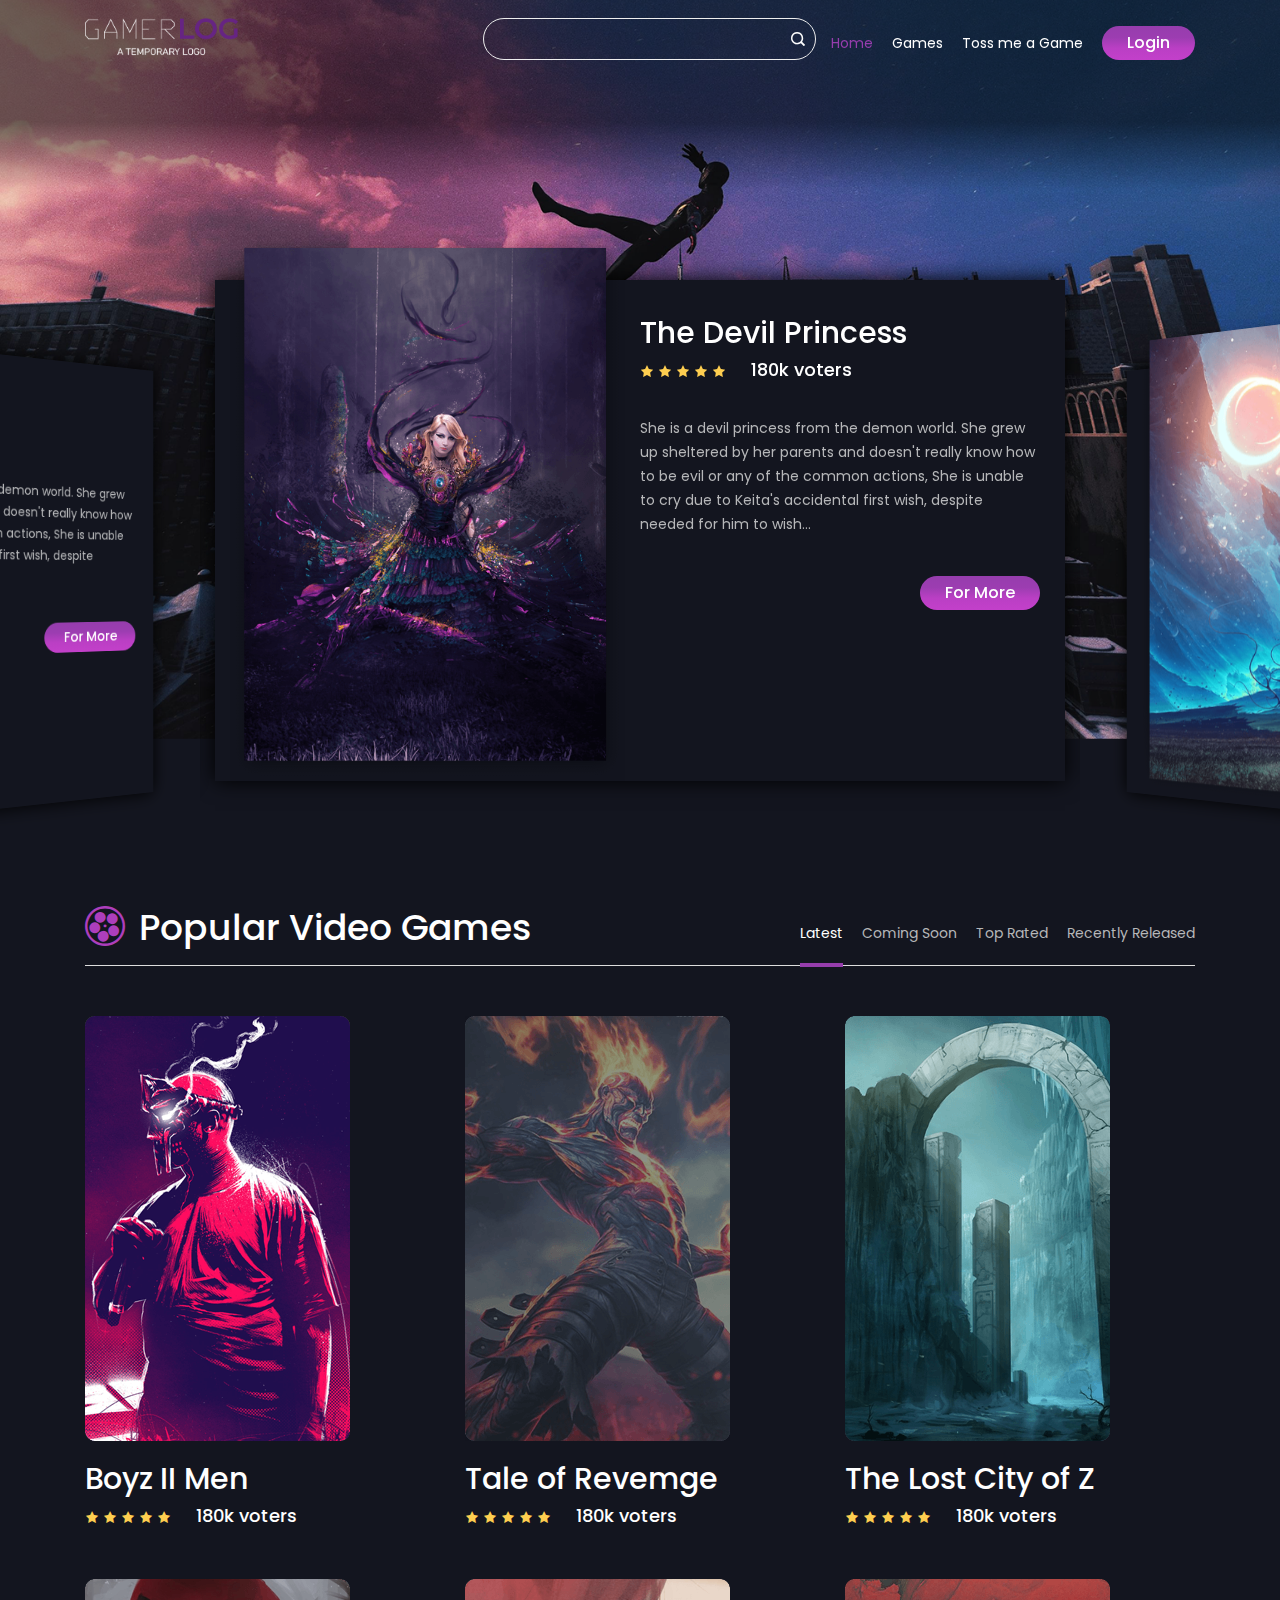
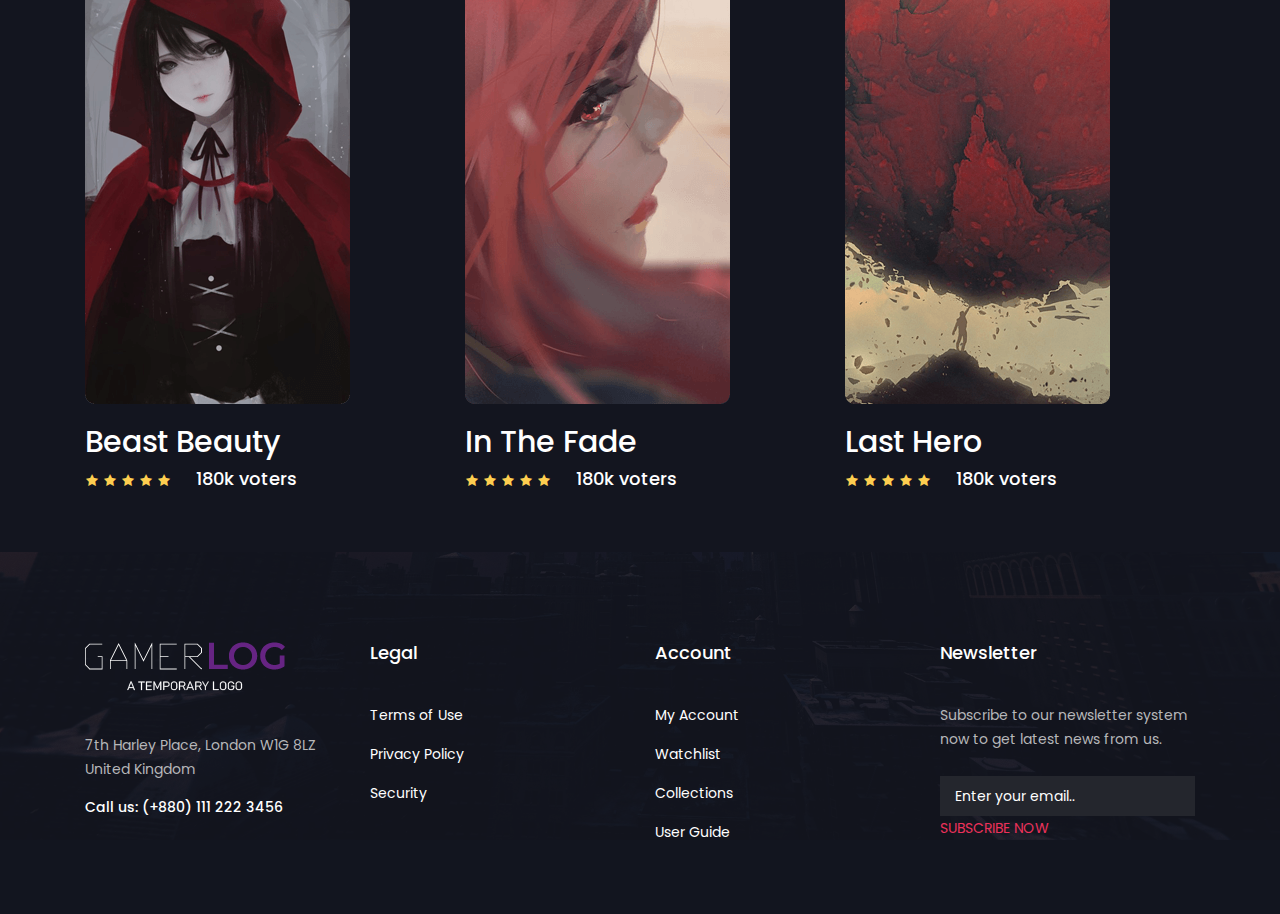
==== commit 45fb5611: "Design Update, Navbar and Pages Edit" ====
--- a/index.html
+++ b/index.html
@@ -53,7 +53,7 @@
 							<div class="mainmenu">
 								<ul id="primary-menu">
 									<li><a class="active" href="index.html">Home</a></li>
-									<li><a href="movies.html">Games</a></li>
+									<li><a href="games.html">Games</a></li>
 									<li><a href="tossme.html">Toss me a Game</a></li>
 									<li><a class="theme-btn theme-btn2" onclick="window.location.href='signin.html'" style="color:white">Login</a></li>
 								</ul>
@@ -91,7 +91,7 @@
 								</div>
 								<p>She is a devil princess from the demon world. She grew up sheltered by her parents and doesn't really know how to be evil or any of the common actions,   She is unable to cry due to Keita's accidental first wish, despite needed for him to wish...</p>
 								<div class="slide-trailor">
-									<a class="theme-btn theme-btn2" href="movie-details.html" style="float:right;"> For More</a>
+									<a class="theme-btn theme-btn2" href="game-details.html" style="float:right;"> For More</a>
 								</div>
 							</div>
 						</div>
@@ -117,7 +117,7 @@
 								</div>
 								<p>She is a devil princess from the demon world. She grew up sheltered by her parents and doesn't really know how to be evil or any of the common actions,   She is unable to cry due to Keita's accidental first wish, despite needed for him to wish...</p>
 								<div class="slide-trailor">
-									<a class="theme-btn theme-btn2" href="movie-details.html" style="float:right;"> For More</a>
+									<a class="theme-btn theme-btn2" href="game-details.html" style="float:right;"> For More</a>
 								</div>
 							</div>
 						</div>
@@ -143,7 +143,7 @@
 								</div>
 								<p>She is a devil princess from the demon world. She grew up sheltered by her parents and doesn't really know how to be evil or any of the common actions,   She is unable to cry due to Keita's accidental first wish, despite needed for him to wish...</p>
 								<div class="slide-trailor">
-									<a class="theme-btn theme-btn2" href="movie-details.html" style="float:right;"> For More</a>
+									<a class="theme-btn theme-btn2" href="game-details.html" style="float:right;"> For More</a>
 								</div>
 							</div>
 						</div>
@@ -172,7 +172,7 @@
 									</div>
 									<p>She is a devil princess from the demon world. She grew up sheltered by her parents and doesn't really know how to be evil or any of the common actions,   She is unable to cry due to Keita's accidental first wish, despite needed for him to wish...</p>
 									<div class="slide-trailor">
-										<a class="theme-btn theme-btn2" href="movie-details.html" style="float:right;"> For More</a>
+										<a class="theme-btn theme-btn2" href="game-details.html" style="float:right;"> For More</a>
 									</div>
 								</div>
 							</div>
@@ -200,7 +200,7 @@
 									</div>
 									<p>She is a devil princess from the demon world. She grew up sheltered by her parents and doesn't really know how to be evil or any of the common actions,   She is unable to cry due to Keita's accidental first wish, despite needed for him to wish...</p>
 									<div class="slide-trailor">
-										<a class="theme-btn theme-btn2" href="movie-details.html" style="float:right;"> For More</a>
+										<a class="theme-btn theme-btn2" href="game-details.html" style="float:right;"> For More</a>
 									</div>
 								</div>
 							</div>
@@ -236,7 +236,7 @@
 							<div class="col-md-4 col-sm-6 soon released">
 								<div class="single-portfolio">
 									<div class="single-portfolio-img">
-										<a href="movie-details.html">
+										<a href="game-details.html">
 											<img src="assets/img/portfolio/portfolio1.png" alt="portfolio" />
 										</a>
 									</div>
@@ -258,7 +258,7 @@
 							<div class="col-md-4 col-sm-6 top">
 								<div class="single-portfolio">
 									<div class="single-portfolio-img">									
-										<a href="movie-details.html">
+										<a href="game-details.html">
 											<img src="assets/img/portfolio/portfolio2.png" alt="portfolio" />
 										</a>
 									</div>
@@ -280,7 +280,7 @@
 							<div class="col-md-4 col-sm-6 soon">
 								<div class="single-portfolio">
 									<div class="single-portfolio-img">
-										<a href="movie-details.html">
+										<a href="game-details.html">
 											<img src="assets/img/portfolio/portfolio3.png" alt="portfolio" />
 										</a>
 									</div>
@@ -302,7 +302,7 @@
 							<div class="col-md-4 col-sm-6 top released">
 								<div class="single-portfolio">
 									<div class="single-portfolio-img">
-										<a href="movie-details.html">
+										<a href="game-details.html">
 											<img src="assets/img/portfolio/portfolio4.png" alt="portfolio" />
 										</a>
 									</div>
@@ -324,7 +324,7 @@
 							<div class="col-md-4 col-sm-6 released">
 								<div class="single-portfolio">
 									<div class="single-portfolio-img">
-										<a href="movie-details.html">
+										<a href="game-details.html">
 											<img src="assets/img/portfolio/portfolio5.png" alt="portfolio" />
 										</a>
 									</div>
@@ -346,7 +346,7 @@
 							<div class="col-md-4 col-sm-6 soon top">
 								<div class="single-portfolio">
 									<div class="single-portfolio-img">
-										<a href="movie-details.html">
+										<a href="game-details.html">
 											<img src="assets/img/portfolio/portfolio6.png" alt="portfolio" />
 										</a>
 									</div>
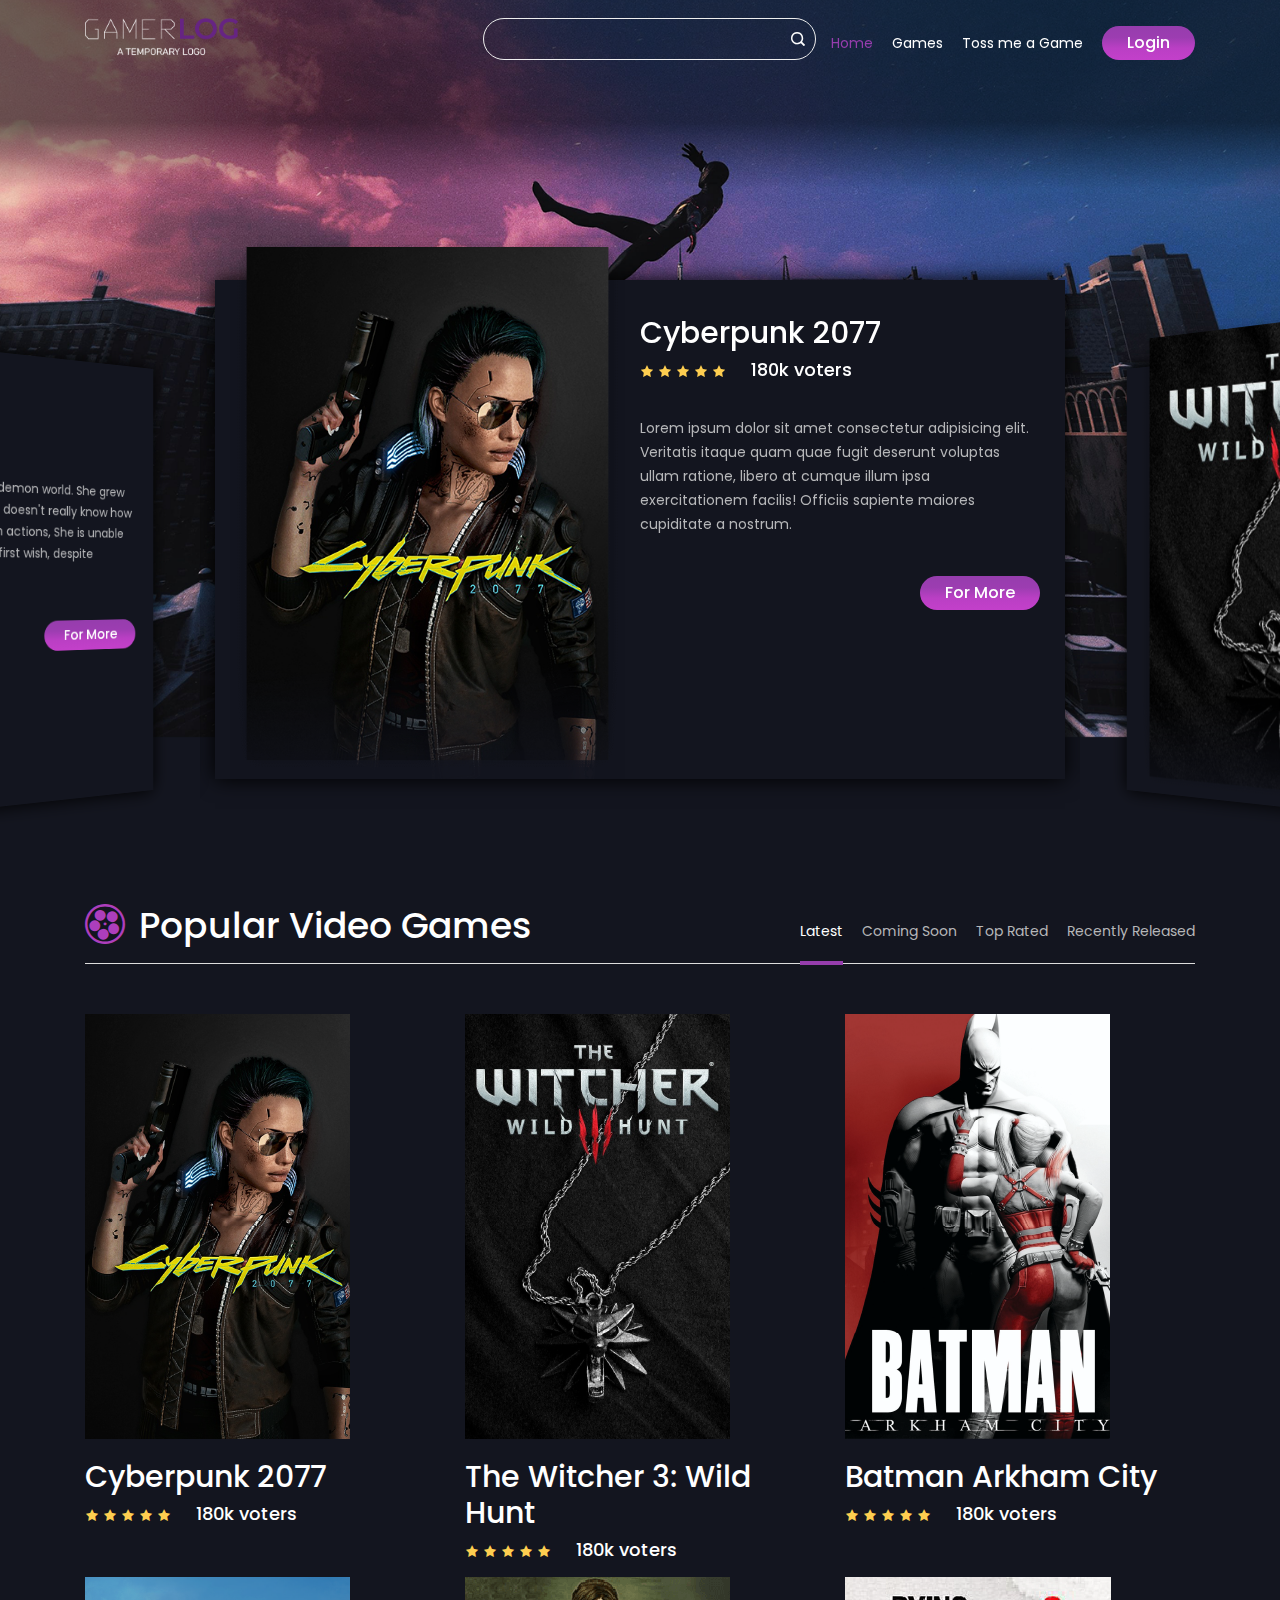
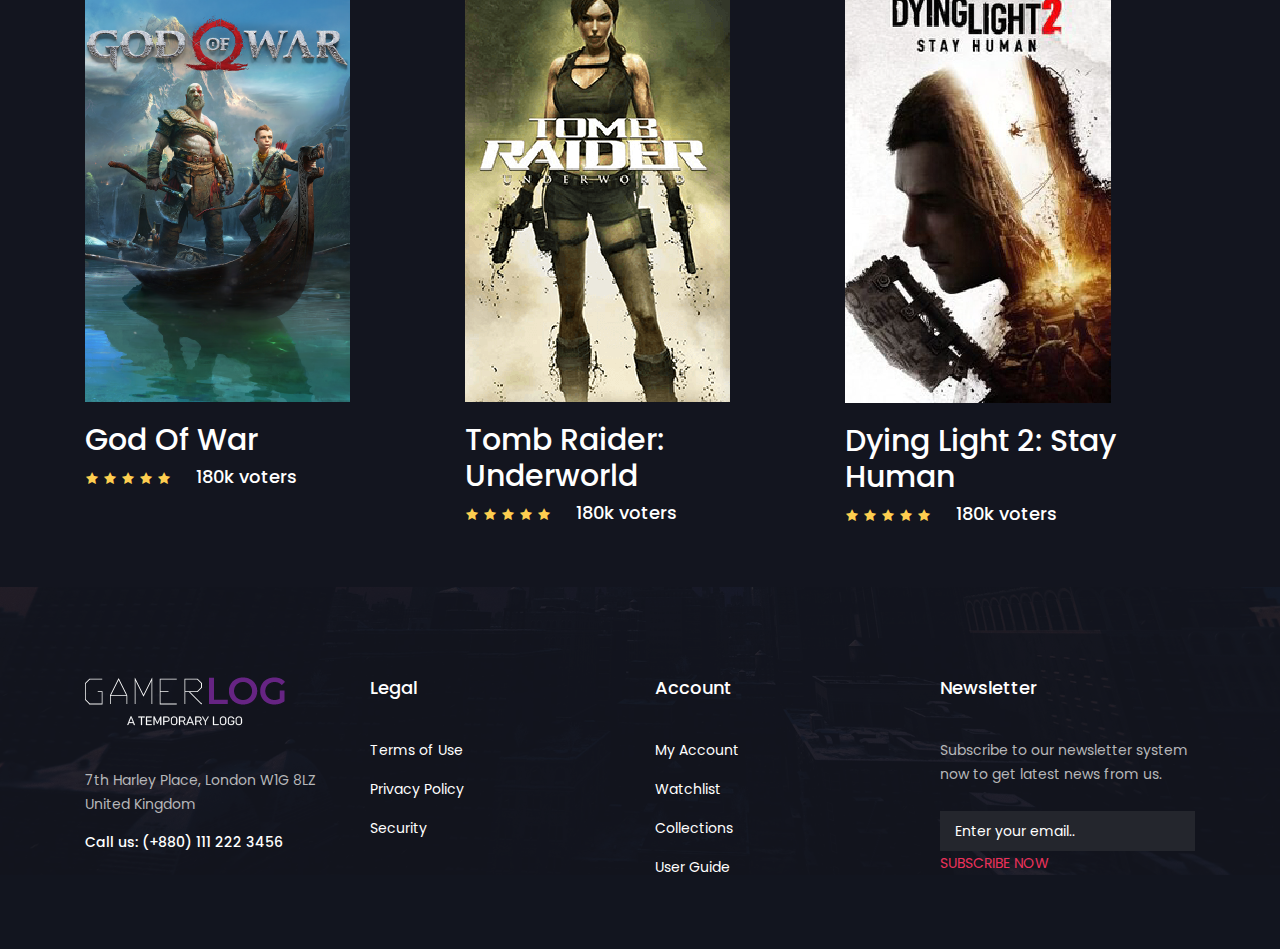
==== commit e8081ef7: "Update index.html" ====
--- a/index.html
+++ b/index.html
@@ -78,7 +78,7 @@
 						</div>
 						<div class="col-lg-6 col-md-7">
 							<div class="hero-area-content pr-50">
-								<h2>The Devil Princess</h2>
+								<h2>Cyberpunk 2077</h2>
 								<div class="review">
 									<div class="author-review">
 										<i class="icofont icofont-star"></i>
@@ -89,7 +89,7 @@
 									</div>
 									<h4>180k voters</h4>
 								</div>
-								<p>She is a devil princess from the demon world. She grew up sheltered by her parents and doesn't really know how to be evil or any of the common actions,   She is unable to cry due to Keita's accidental first wish, despite needed for him to wish...</p>
+								<p>Lorem ipsum dolor sit amet consectetur adipisicing elit. Veritatis itaque quam quae fugit deserunt voluptas ullam ratione, libero at cumque illum ipsa exercitationem facilis! Officiis sapiente maiores cupiditate a nostrum.</p>
 								<div class="slide-trailor">
 									<a class="theme-btn theme-btn2" href="game-details.html" style="float:right;"> For More</a>
 								</div>
@@ -104,7 +104,7 @@
 						</div>
 						<div class="col-lg-6 col-md-7">
 							<div class="hero-area-content pr-50">
-								<h2>Last Avatar</h2>
+								<h2>The Witcher 3: Wild Hunt</h2>
 								<div class="review">
 									<div class="author-review">
 										<i class="icofont icofont-star"></i>
@@ -115,7 +115,7 @@
 									</div>
 									<h4>180k voters</h4>
 								</div>
-								<p>She is a devil princess from the demon world. She grew up sheltered by her parents and doesn't really know how to be evil or any of the common actions,   She is unable to cry due to Keita's accidental first wish, despite needed for him to wish...</p>
+								<p>Lorem, ipsum dolor sit amet consectetur adipisicing elit. Consectetur, ipsum. Quae, quo dolores molestiae ex accusantium ea totam. Debitis officia vero esse porro sunt fugiat incidunt error impedit, unde suscipit.</p>
 								<div class="slide-trailor">
 									<a class="theme-btn theme-btn2" href="game-details.html" style="float:right;"> For More</a>
 								</div>
@@ -130,7 +130,7 @@
 						</div>
 						<div class="col-lg-6 col-md-7">
 							<div class="hero-area-content pr-50">
-								<h2>The Deer God</h2>
+								<h2>Batman Arkham City</h2>
 								<div class="review">
 									<div class="author-review">
 										<i class="icofont icofont-star"></i>
@@ -141,7 +141,7 @@
 									</div>
 									<h4>180k voters</h4>
 								</div>
-								<p>She is a devil princess from the demon world. She grew up sheltered by her parents and doesn't really know how to be evil or any of the common actions,   She is unable to cry due to Keita's accidental first wish, despite needed for him to wish...</p>
+								<p>Lorem ipsum dolor sit amet consectetur adipisicing elit. Sed nulla eaque, ad consectetur vitae eveniet laborum ullam iure numquam beatae accusantium, est possimus cumque nihil laboriosam? Perspiciatis quas fuga voluptatem!</p>
 								<div class="slide-trailor">
 									<a class="theme-btn theme-btn2" href="game-details.html" style="float:right;"> For More</a>
 								</div>
@@ -241,7 +241,7 @@
 										</a>
 									</div>
 									<div class="portfolio-content">
-										<h2>Boyz II Men</h2>
+										<h2>Cyberpunk 2077</h2>
 										<div class="review">
 											<div class="author-review">
 												<i class="icofont icofont-star"></i>
@@ -263,7 +263,7 @@
 										</a>
 									</div>
 									<div class="portfolio-content">
-										<h2>Tale of Revemge</h2>
+										<h2>The Witcher 3: Wild Hunt</h2>
 										<div class="review">
 											<div class="author-review">
 												<i class="icofont icofont-star"></i>
@@ -285,7 +285,7 @@
 										</a>
 									</div>
 									<div class="portfolio-content">
-										<h2>The Lost City of Z</h2>
+										<h2>Batman Arkham City</h2>
 										<div class="review">
 											<div class="author-review">
 												<i class="icofont icofont-star"></i>
@@ -307,7 +307,7 @@
 										</a>
 									</div>
 									<div class="portfolio-content">
-										<h2>Beast Beauty</h2>
+										<h2>God Of War</h2>
 										<div class="review">
 											<div class="author-review">
 												<i class="icofont icofont-star"></i>
@@ -329,7 +329,7 @@
 										</a>
 									</div>
 									<div class="portfolio-content">
-										<h2>In The Fade</h2>
+										<h2>Tomb Raider: Underworld</h2>
 										<div class="review">
 											<div class="author-review">
 												<i class="icofont icofont-star"></i>
@@ -351,7 +351,7 @@
 										</a>
 									</div>
 									<div class="portfolio-content">
-										<h2>Last Hero</h2>
+										<h2>Dying Light 2: Stay Human</h2>
 										<div class="review">
 											<div class="author-review">
 												<i class="icofont icofont-star"></i>
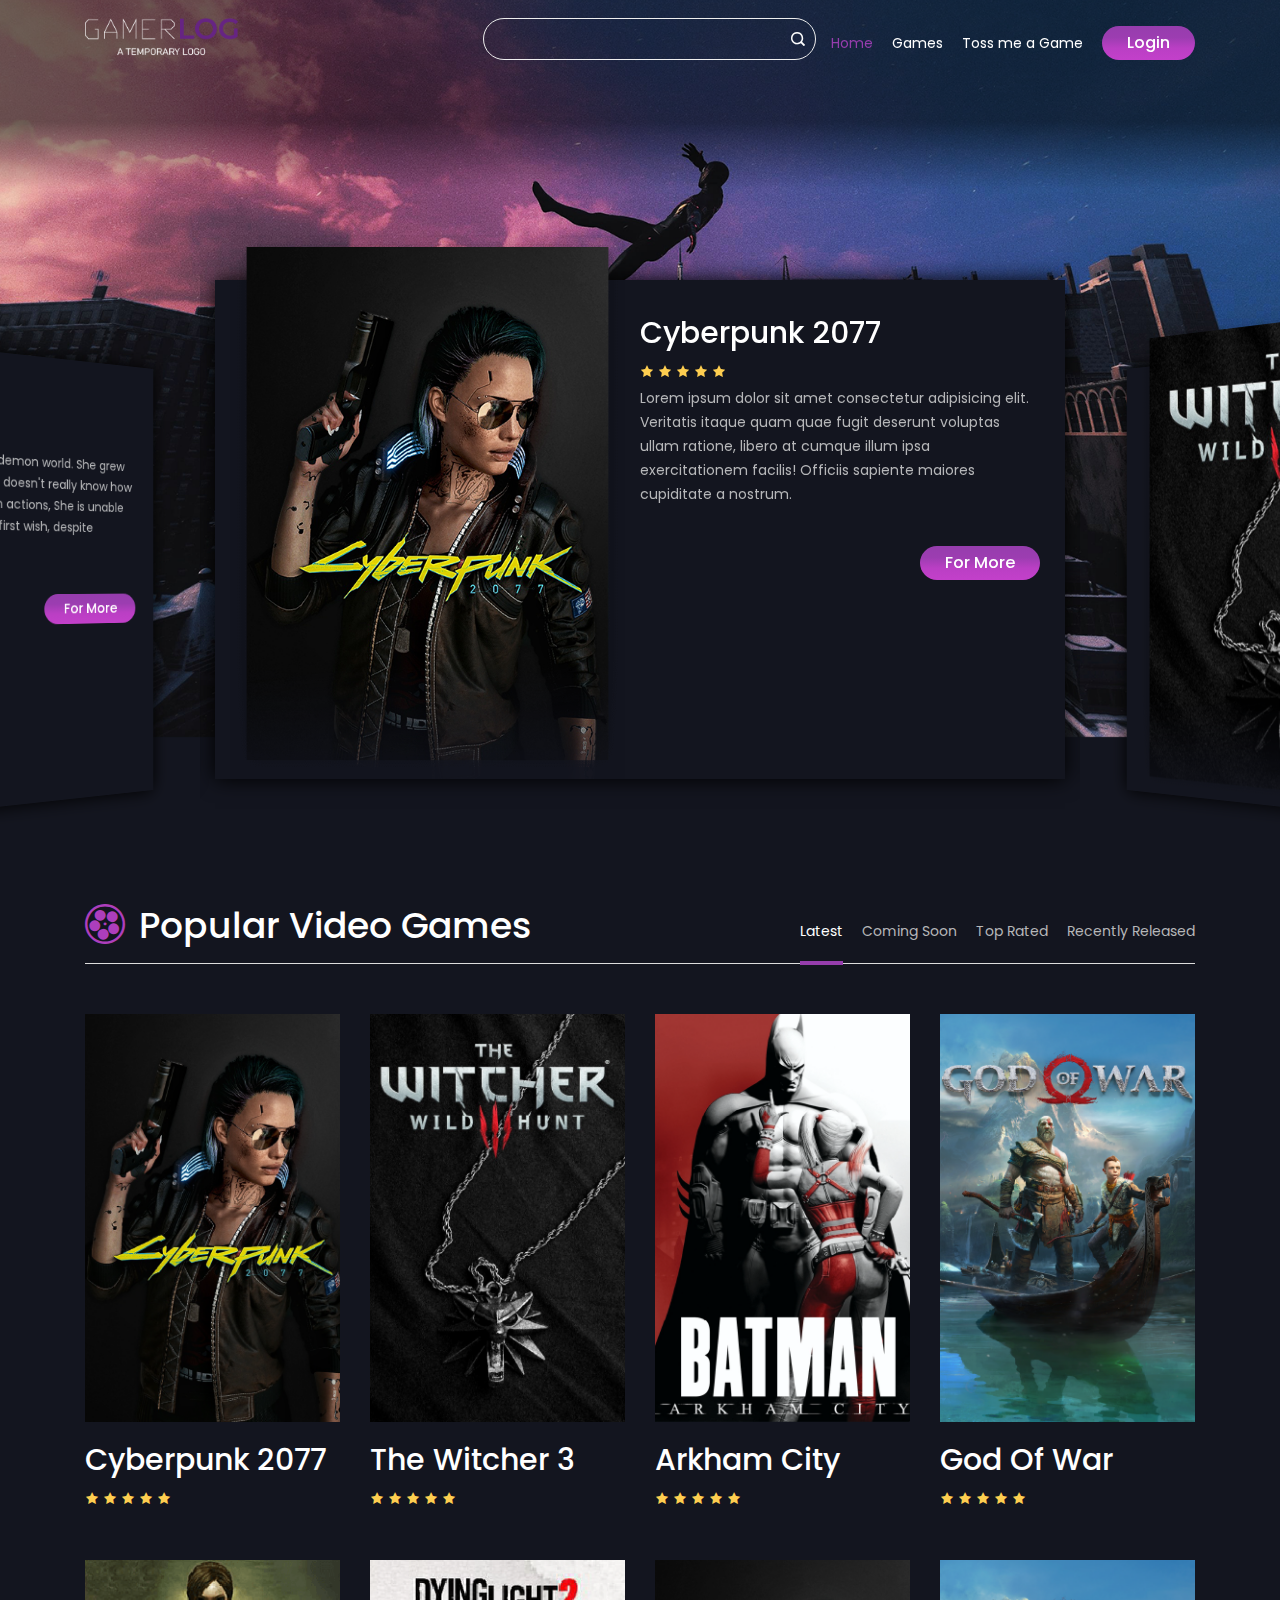
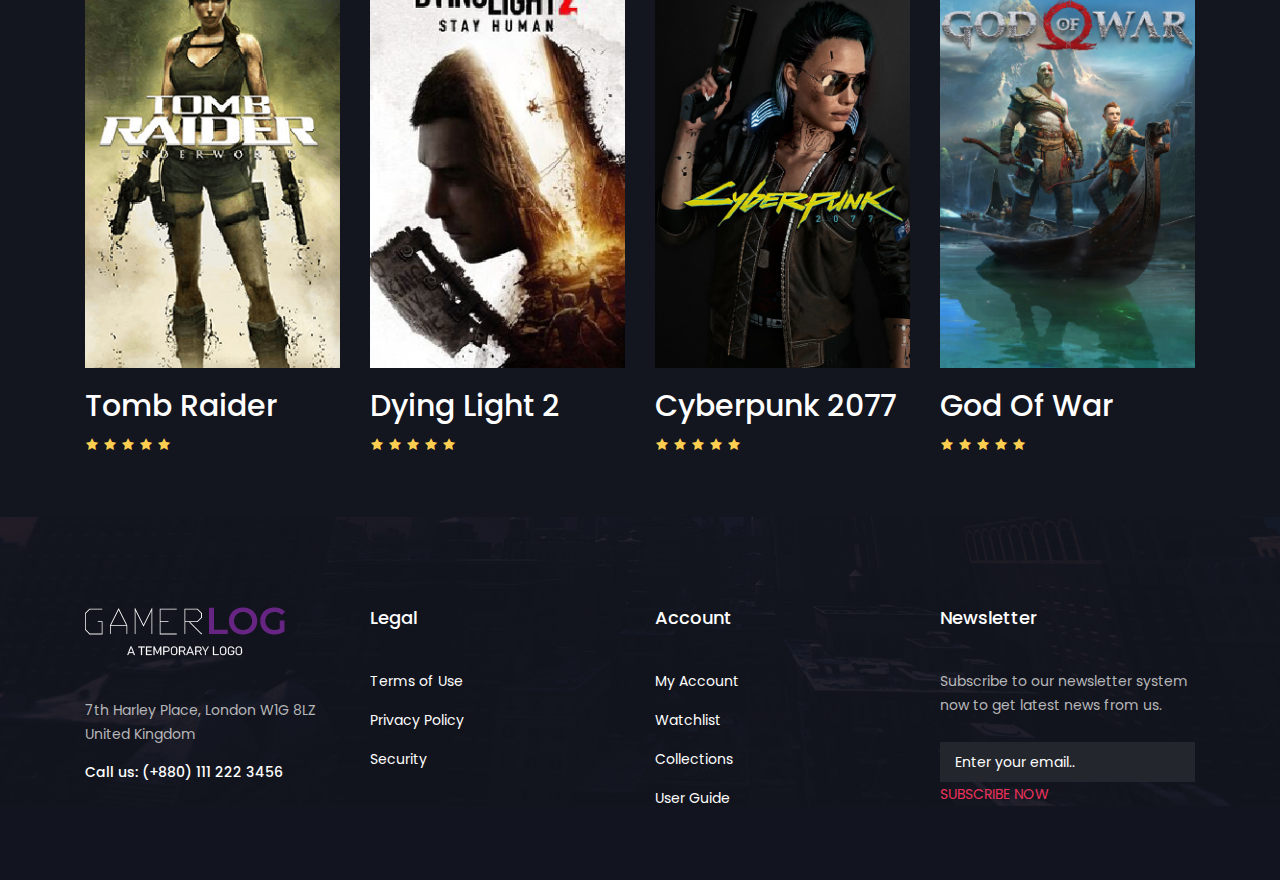
==== commit 2a65c110: "portfolio update" ====
--- a/index.html
+++ b/index.html
@@ -87,7 +87,6 @@
 										<i class="icofont icofont-star"></i>
 										<i class="icofont icofont-star"></i>
 									</div>
-									<h4>180k voters</h4>
 								</div>
 								<p>Lorem ipsum dolor sit amet consectetur adipisicing elit. Veritatis itaque quam quae fugit deserunt voluptas ullam ratione, libero at cumque illum ipsa exercitationem facilis! Officiis sapiente maiores cupiditate a nostrum.</p>
 								<div class="slide-trailor">
@@ -113,7 +112,6 @@
 										<i class="icofont icofont-star"></i>
 										<i class="icofont icofont-star"></i>
 									</div>
-									<h4>180k voters</h4>
 								</div>
 								<p>Lorem, ipsum dolor sit amet consectetur adipisicing elit. Consectetur, ipsum. Quae, quo dolores molestiae ex accusantium ea totam. Debitis officia vero esse porro sunt fugiat incidunt error impedit, unde suscipit.</p>
 								<div class="slide-trailor">
@@ -139,7 +137,6 @@
 										<i class="icofont icofont-star"></i>
 										<i class="icofont icofont-star"></i>
 									</div>
-									<h4>180k voters</h4>
 								</div>
 								<p>Lorem ipsum dolor sit amet consectetur adipisicing elit. Sed nulla eaque, ad consectetur vitae eveniet laborum ullam iure numquam beatae accusantium, est possimus cumque nihil laboriosam? Perspiciatis quas fuga voluptatem!</p>
 								<div class="slide-trailor">
@@ -168,7 +165,6 @@
 											<i class="icofont icofont-star"></i>
 											<i class="icofont icofont-star"></i>
 										</div>
-										<h4>180k voters</h4>
 									</div>
 									<p>She is a devil princess from the demon world. She grew up sheltered by her parents and doesn't really know how to be evil or any of the common actions,   She is unable to cry due to Keita's accidental first wish, despite needed for him to wish...</p>
 									<div class="slide-trailor">
@@ -196,7 +192,6 @@
 											<i class="icofont icofont-star"></i>
 											<i class="icofont icofont-star"></i>
 										</div>
-										<h4>180k voters</h4>
 									</div>
 									<p>She is a devil princess from the demon world. She grew up sheltered by her parents and doesn't really know how to be evil or any of the common actions,   She is unable to cry due to Keita's accidental first wish, despite needed for him to wish...</p>
 									<div class="slide-trailor">
@@ -233,7 +228,7 @@
 				<div class="row">
 					<div class="col-lg-12">
 						<div class="row portfolio-item">
-							<div class="col-md-4 col-sm-6 soon released">
+							<div class="col-md-3 col-sm-6 soon released">
 								<div class="single-portfolio">
 									<div class="single-portfolio-img">
 										<a href="game-details.html">
@@ -250,12 +245,11 @@
 												<i class="icofont icofont-star"></i>
 												<i class="icofont icofont-star"></i>
 											</div>
-											<h4>180k voters</h4>
-										</div>
-									</div>
-								</div>
-							</div>
-							<div class="col-md-4 col-sm-6 top">
+										</div>
+									</div>
+								</div>
+							</div>
+							<div class="col-md-3 col-sm-6 top">
 								<div class="single-portfolio">
 									<div class="single-portfolio-img">									
 										<a href="game-details.html">
@@ -263,21 +257,20 @@
 										</a>
 									</div>
 									<div class="portfolio-content">
-										<h2>The Witcher 3: Wild Hunt</h2>
-										<div class="review">
-											<div class="author-review">
-												<i class="icofont icofont-star"></i>
-												<i class="icofont icofont-star"></i>
-												<i class="icofont icofont-star"></i>
-												<i class="icofont icofont-star"></i>
-												<i class="icofont icofont-star"></i>
-											</div>
-											<h4>180k voters</h4>
-										</div>
-									</div>
-								</div>
-							</div>
-							<div class="col-md-4 col-sm-6 soon">
+										<h2>The Witcher 3</h2>
+										<div class="review">
+											<div class="author-review">
+												<i class="icofont icofont-star"></i>
+												<i class="icofont icofont-star"></i>
+												<i class="icofont icofont-star"></i>
+												<i class="icofont icofont-star"></i>
+												<i class="icofont icofont-star"></i>
+											</div>
+										</div>
+									</div>
+								</div>
+							</div>
+							<div class="col-md-3 col-sm-6 soon">
 								<div class="single-portfolio">
 									<div class="single-portfolio-img">
 										<a href="game-details.html">
@@ -285,21 +278,20 @@
 										</a>
 									</div>
 									<div class="portfolio-content">
-										<h2>Batman Arkham City</h2>
-										<div class="review">
-											<div class="author-review">
-												<i class="icofont icofont-star"></i>
-												<i class="icofont icofont-star"></i>
-												<i class="icofont icofont-star"></i>
-												<i class="icofont icofont-star"></i>
-												<i class="icofont icofont-star"></i>
-											</div>
-											<h4>180k voters</h4>
-										</div>
-									</div>
-								</div>
-							</div>
-							<div class="col-md-4 col-sm-6 top released">
+										<h2>Arkham City</h2>
+										<div class="review">
+											<div class="author-review">
+												<i class="icofont icofont-star"></i>
+												<i class="icofont icofont-star"></i>
+												<i class="icofont icofont-star"></i>
+												<i class="icofont icofont-star"></i>
+												<i class="icofont icofont-star"></i>
+											</div>
+										</div>
+									</div>
+								</div>
+							</div>
+							<div class="col-md-3 col-sm-6 top released">
 								<div class="single-portfolio">
 									<div class="single-portfolio-img">
 										<a href="game-details.html">
@@ -316,12 +308,11 @@
 												<i class="icofont icofont-star"></i>
 												<i class="icofont icofont-star"></i>
 											</div>
-											<h4>180k voters</h4>
-										</div>
-									</div>
-								</div>
-							</div>
-							<div class="col-md-4 col-sm-6 released">
+										</div>
+									</div>
+								</div>
+							</div>
+							<div class="col-md-3 col-sm-6 released">
 								<div class="single-portfolio">
 									<div class="single-portfolio-img">
 										<a href="game-details.html">
@@ -329,21 +320,20 @@
 										</a>
 									</div>
 									<div class="portfolio-content">
-										<h2>Tomb Raider: Underworld</h2>
-										<div class="review">
-											<div class="author-review">
-												<i class="icofont icofont-star"></i>
-												<i class="icofont icofont-star"></i>
-												<i class="icofont icofont-star"></i>
-												<i class="icofont icofont-star"></i>
-												<i class="icofont icofont-star"></i>
-											</div>
-											<h4>180k voters</h4>
-										</div>
-									</div>
-								</div>
-							</div>
-							<div class="col-md-4 col-sm-6 soon top">
+										<h2>Tomb Raider</h2>
+										<div class="review">
+											<div class="author-review">
+												<i class="icofont icofont-star"></i>
+												<i class="icofont icofont-star"></i>
+												<i class="icofont icofont-star"></i>
+												<i class="icofont icofont-star"></i>
+												<i class="icofont icofont-star"></i>
+											</div>
+										</div>
+									</div>
+								</div>
+							</div>
+							<div class="col-md-3 col-sm-6 soon top">
 								<div class="single-portfolio">
 									<div class="single-portfolio-img">
 										<a href="game-details.html">
@@ -351,16 +341,57 @@
 										</a>
 									</div>
 									<div class="portfolio-content">
-										<h2>Dying Light 2: Stay Human</h2>
-										<div class="review">
-											<div class="author-review">
-												<i class="icofont icofont-star"></i>
-												<i class="icofont icofont-star"></i>
-												<i class="icofont icofont-star"></i>
-												<i class="icofont icofont-star"></i>
-												<i class="icofont icofont-star"></i>
-											</div>
-											<h4>180k voters</h4>
+										<h2>Dying Light 2</h2>
+										<div class="review">
+											<div class="author-review">
+												<i class="icofont icofont-star"></i>
+												<i class="icofont icofont-star"></i>
+												<i class="icofont icofont-star"></i>
+												<i class="icofont icofont-star"></i>
+												<i class="icofont icofont-star"></i>
+											</div>
+										</div>
+									</div>
+								</div>
+							</div>
+							<div class="col-md-3 col-sm-6 soon released">
+								<div class="single-portfolio">
+									<div class="single-portfolio-img">
+										<a href="game-details.html">
+											<img src="assets/img/portfolio/portfolio1.png" alt="portfolio" />
+										</a>
+									</div>
+									<div class="portfolio-content">
+										<h2>Cyberpunk 2077</h2>
+										<div class="review">
+											<div class="author-review">
+												<i class="icofont icofont-star"></i>
+												<i class="icofont icofont-star"></i>
+												<i class="icofont icofont-star"></i>
+												<i class="icofont icofont-star"></i>
+												<i class="icofont icofont-star"></i>
+											</div>
+										</div>
+									</div>
+								</div>
+							</div>
+							<div class="col-md-3 col-sm-6 top">
+								<div class="single-portfolio">
+									<div class="single-portfolio-img">
+										<a href="game-details.html">
+											<img src="assets/img/portfolio/portfolio4.png" alt="portfolio" />
+										</a>
+									</div>
+									<div class="portfolio-content">
+										<h2>God Of War</h2>
+										<div class="review">
+											<div class="author-review">
+												<i class="icofont icofont-star"></i>
+												<i class="icofont icofont-star"></i>
+												<i class="icofont icofont-star"></i>
+												<i class="icofont icofont-star"></i>
+												<i class="icofont icofont-star"></i>
+											</div>
 										</div>
 									</div>
 								</div>
@@ -413,27 +444,9 @@
 						</div>
                     </div>
 				</div>
-		<!-- <hr /> -->
 			</div>
-	<!--	<div class="copyright">
-				<div class="container">
-					<div class="row">
-						<div class="col-lg-6 text-center text-lg-left">
-							<div class="copyright-content">
-								<p><a target="_blank" href="https://www.templateshub.net">Templates Hub</a></p>
-							</div>
-						</div>
-						<div class="col-lg-6 text-center text-lg-right">
-							<div class="copyright-content">
-								<a href="#" class="scrollToTop">
-									Back to top<i class="icofont icofont-arrow-up"></i>
-								</a>
-							</div>
-						</div>
-					</div>
-				</div>
-			</div> -->
 		</footer><!-- footer section end -->
+		
 		<!-- jquery main JS -->
 		<script src="assets/js/jquery.min.js"></script>
 		<!-- Bootstrap JS -->
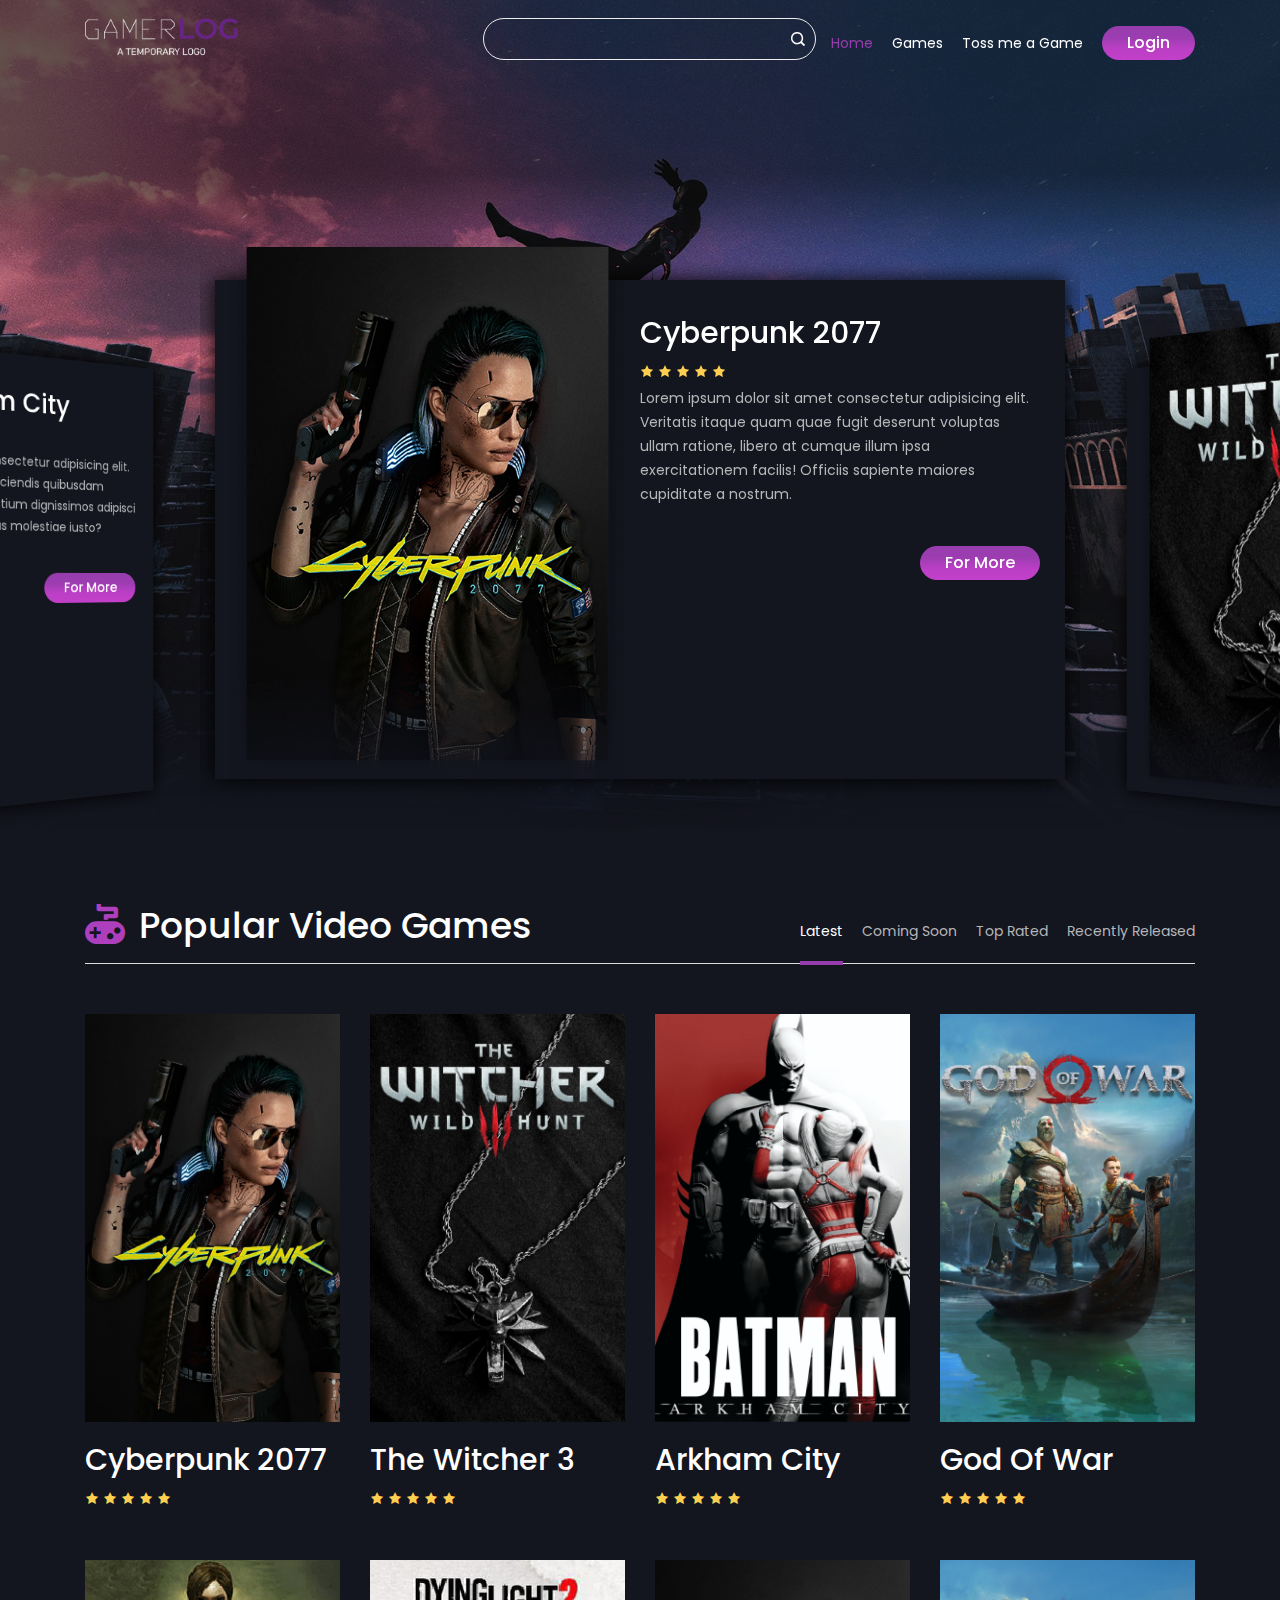
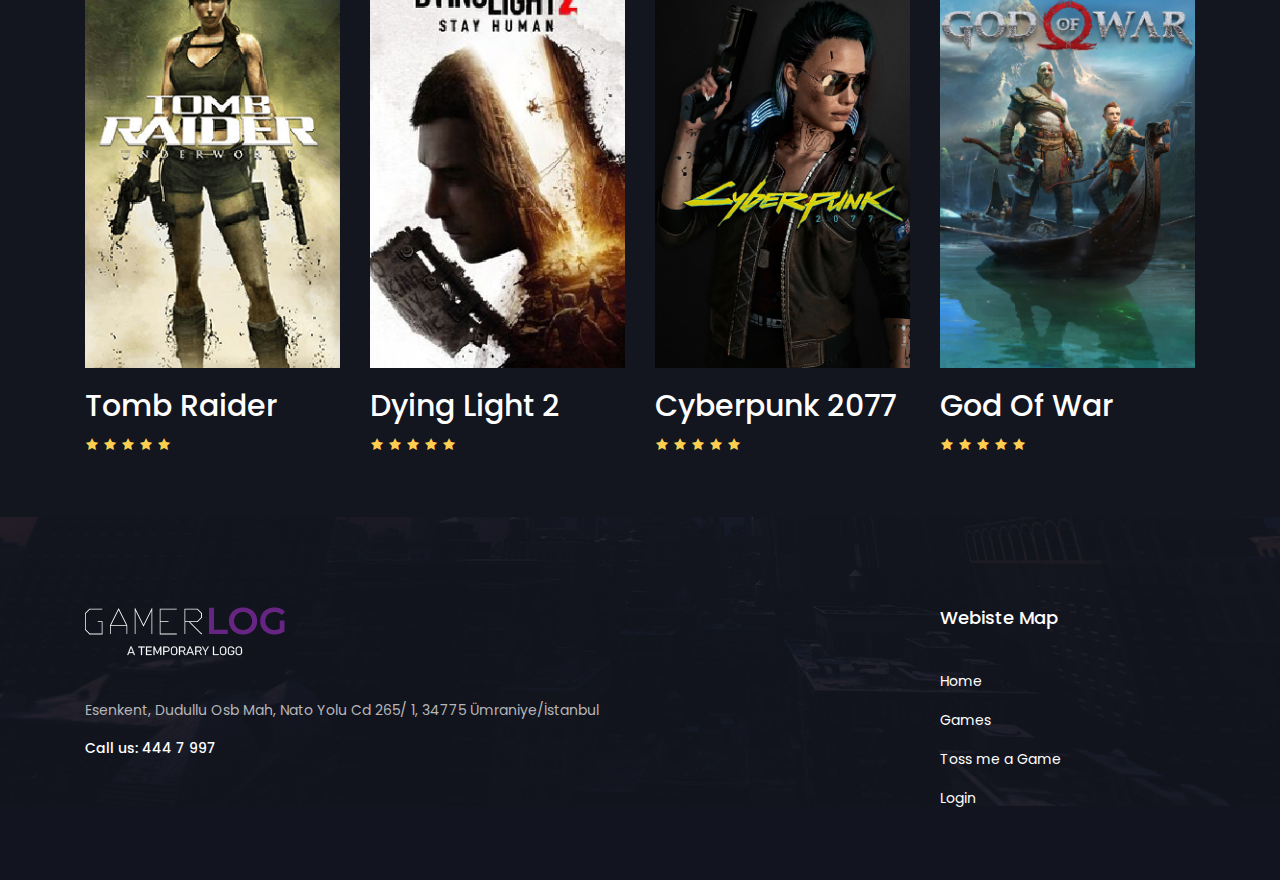
==== commit 9122d66c: "Big Changes Dude!" ====
--- a/index.html
+++ b/index.html
@@ -156,7 +156,7 @@
 							</div>
 							<div class="col-lg-6">
 								<div class="hero-area-content pr-50">
-									<h2>Last Avatar</h2>
+									<h2>Batman Arkham City</h2>
 									<div class="review">
 										<div class="author-review">
 											<i class="icofont icofont-star"></i>
@@ -166,7 +166,7 @@
 											<i class="icofont icofont-star"></i>
 										</div>
 									</div>
-									<p>She is a devil princess from the demon world. She grew up sheltered by her parents and doesn't really know how to be evil or any of the common actions,   She is unable to cry due to Keita's accidental first wish, despite needed for him to wish...</p>
+									<p>Lorem ipsum dolor sit, amet consectetur adipisicing elit. Odit sint culpa quia aut quod reiciendis quibusdam nemo, impedit provident laudantium dignissimos adipisci sunt! Qui hic pariatur ab ducimus molestiae iusto?</p>
 									<div class="slide-trailor">
 										<a class="theme-btn theme-btn2" href="game-details.html" style="float:right;"> For More</a>
 									</div>
@@ -183,7 +183,7 @@
 							</div>
 							<div class="col-lg-6">
 								<div class="hero-area-content pr-50">
-									<h2>The Deer God</h2>
+									<h2>Witcher 3</h2>
 									<div class="review">
 										<div class="author-review">
 											<i class="icofont icofont-star"></i>
@@ -193,7 +193,7 @@
 											<i class="icofont icofont-star"></i>
 										</div>
 									</div>
-									<p>She is a devil princess from the demon world. She grew up sheltered by her parents and doesn't really know how to be evil or any of the common actions,   She is unable to cry due to Keita's accidental first wish, despite needed for him to wish...</p>
+									<p>Lorem ipsum dolor sit amet consectetur adipisicing elit. Error nostrum dignissimos illum deleniti suscipit corrupti dicta eum architecto ipsum, perspiciatis distinctio? Labore porro facere iure voluptates quas mollitia debitis magni.</p>
 									<div class="slide-trailor">
 										<a class="theme-btn theme-btn2" href="game-details.html" style="float:right;"> For More</a>
 									</div>
@@ -210,7 +210,7 @@
 				<div class="row flexbox-center">
 					<div class="col-lg-6 text-center text-lg-left">
 					    <div class="section-title">
-							<h1><i class="icofont icofont-movie"></i> Popular Video Games</h1>
+							<h1><i class="icofont icofont-game"></i> Popular Video Games</h1>
 						</div>
 					</div>
 					<div class="col-lg-6 text-center text-lg-right">
@@ -405,44 +405,25 @@
 		<footer class="footer">
 			<div class="container">
 				<div class="row">
-                    <div class="col-lg-3 col-sm-6">
+                    <div class="col-lg-9 col-sm-6">
 						<div class="widget">
 							<img src="assets/img/logo.png" alt="about" />
-							<p>7th Harley Place, London W1G 8LZ United Kingdom</p>
-							<h6><span>Call us: </span>(+880) 111 222 3456</h6>
+							<p>Esenkent, Dudullu Osb Mah, Nato Yolu Cd 265/ 1, 34775 Ümraniye/İstanbul</p>
+							<h6><span>Call us: </span>444 7 997</h6>
 						</div>
                     </div>
                     <div class="col-lg-3 col-sm-6">
 						<div class="widget">
-							<h4>Legal</h4>
+							<h4>Webiste Map</h4>
 							<ul>
-								<li><a href="#">Terms of Use</a></li>
-								<li><a href="#">Privacy Policy</a></li>
-								<li><a href="#">Security</a></li>
+								<li><a href="index.html">Home</a></li>
+								<li><a href="games.html">Games</a></li>
+								<li><a href="tossme.html">Toss me a Game</a></li>
+								<li><a href="signin.html">Login</a></li>
 							</ul>
 						</div>
                     </div>
-                    <div class="col-lg-3 col-sm-6">
-						<div class="widget">
-							<h4>Account</h4>
-							<ul>
-								<li><a href="#">My Account</a></li>
-								<li><a href="#">Watchlist</a></li>
-								<li><a href="#">Collections</a></li>
-								<li><a href="#">User Guide</a></li>
-							</ul>
-						</div>
-                    </div>
-                    <div class="col-lg-3 col-sm-6">
-						<div class="widget">
-							<h4>Newsletter</h4>
-							<p>Subscribe to our newsletter system now to get latest news from us.</p>
-							<form action="#">
-								<input type="text" placeholder="Enter your email.."/>
-								<button>SUBSCRIBE NOW</button>
-							</form>
-						</div>
-                    </div>
+                    
 				</div>
 			</div>
 		</footer><!-- footer section end -->
--- a/assets/css/style.css
+++ b/assets/css/style.css
@@ -817,11 +817,11 @@
     width: 55px;
     height: 2px;
     margin: auto;
-    background: #eb315a;
+    background: #bb3fc5;
 }
 
 .transformers-left {
-    color: #eb315a;
+    color: #9f3db3;
     min-width: 100px;
 }
 
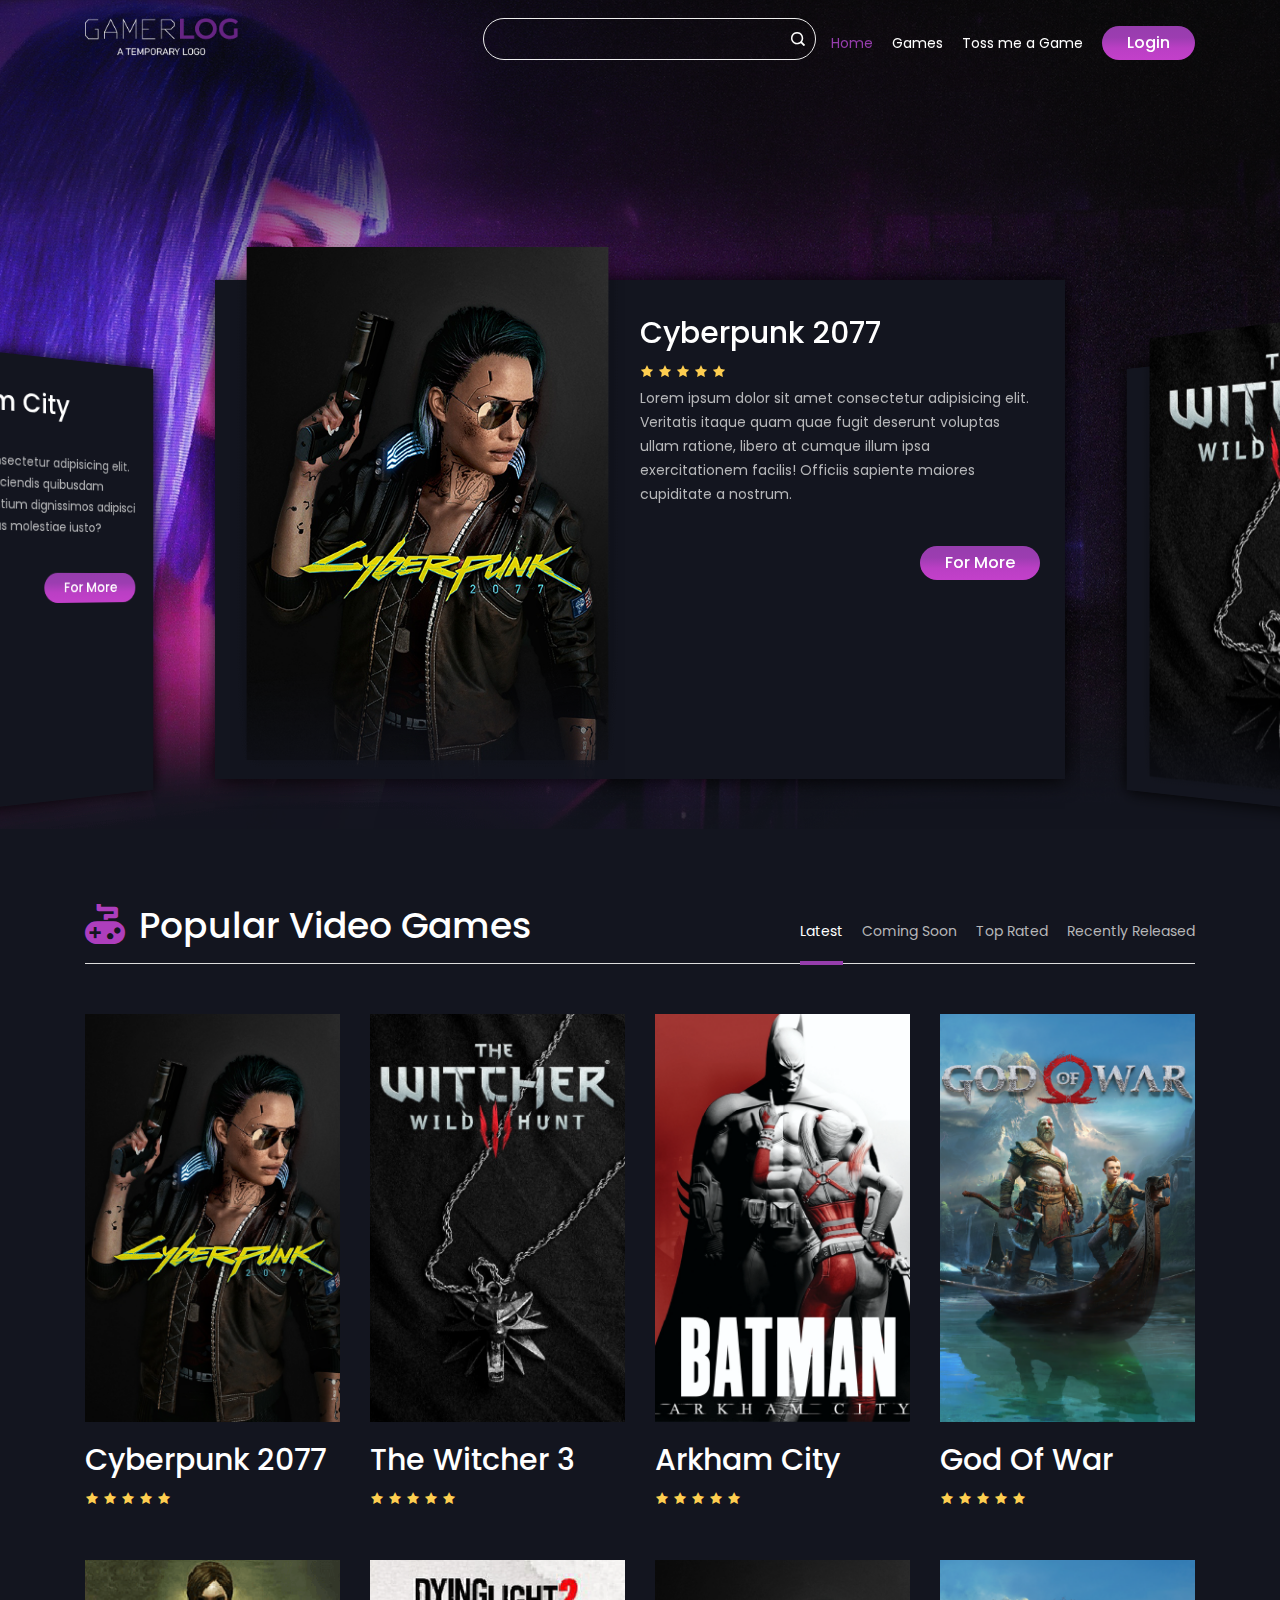
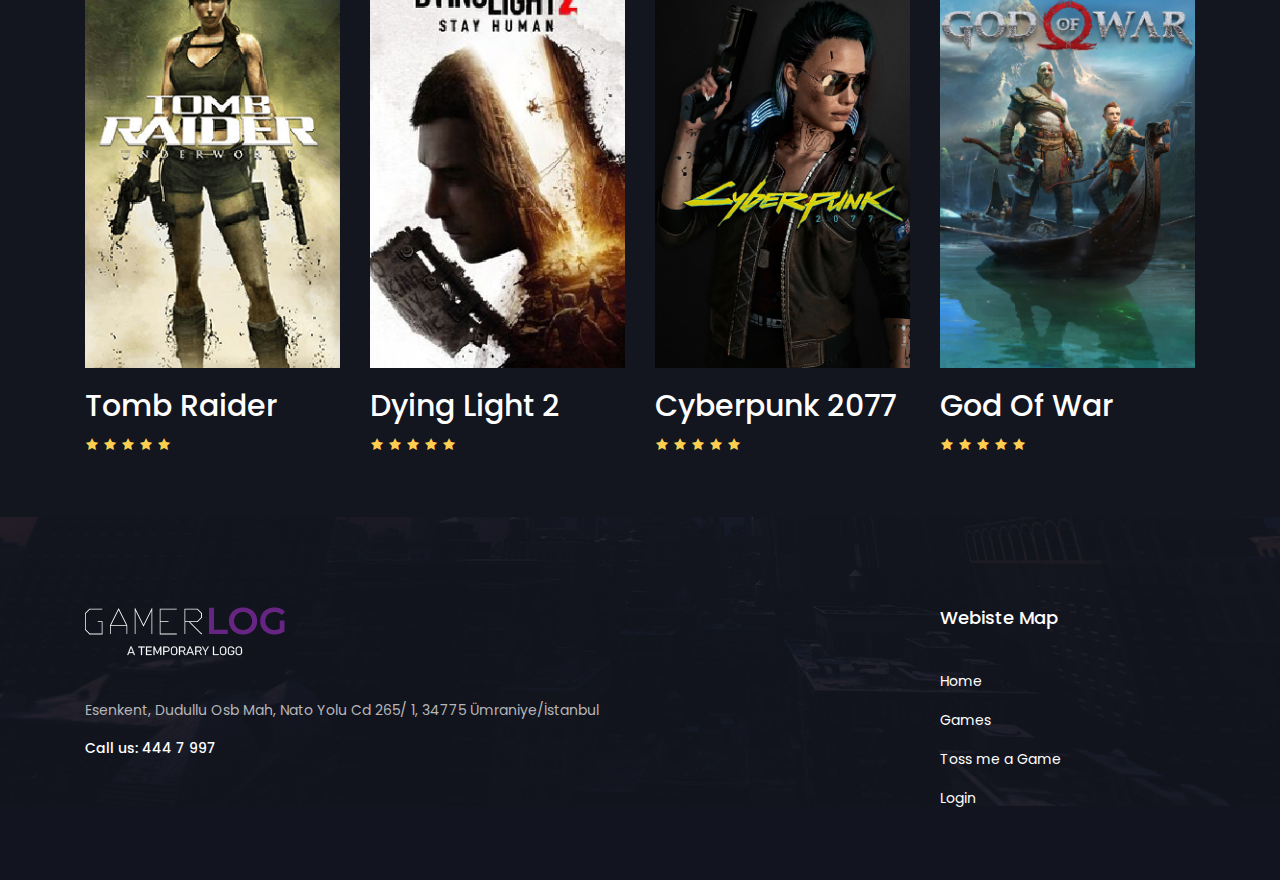
==== commit 1c6e0c14: "some improvements" ====
--- a/index.html
+++ b/index.html
@@ -53,7 +53,10 @@
 							<div class="mainmenu">
 								<ul id="primary-menu">
 									<li><a class="active" href="index.html">Home</a></li>
-									<li><a href="games.html">Games</a></li>
+									<li><a href="games.html">Games</a>
+										<ul><li>
+											<li><a href="mygames.html">My Games</a></li>
+										</li></ul></li>
 									<li><a href="tossme.html">Toss me a Game</a></li>
 									<li><a class="theme-btn theme-btn2" onclick="window.location.href='signin.html'" style="color:white">Login</a></li>
 								</ul>
@@ -442,6 +445,25 @@
 		<script src="assets/js/isotope.pkgd.min.js"></script>
 		<!-- main JS -->
 		<script src="assets/js/main.js"></script>
+
+		<script type="text/javascript">
+			var images = ['assets/img/hero-area.png', 
+			'assets/img/hero-area1.png',
+			'assets/img/hero-area2.png', 
+			'assets/img/hero-area3.png',
+			'assets/img/hero-area4.png',
+			'assets/img/hero-area5.png',
+			'assets/img/hero-area6.png',
+			'assets/img/hero-area7.png',  
+			'assets/img/hero-area8.png'];
+			var randomImage = Math.floor(Math.random() * 9);
+
+			 $(document).ready(function() 
+			{
+				  $(".hero-area").css("background-image", "url('" + images[randomImage] + "')");
+			})
+		</script>
+		
 	</body>
 
 </html>